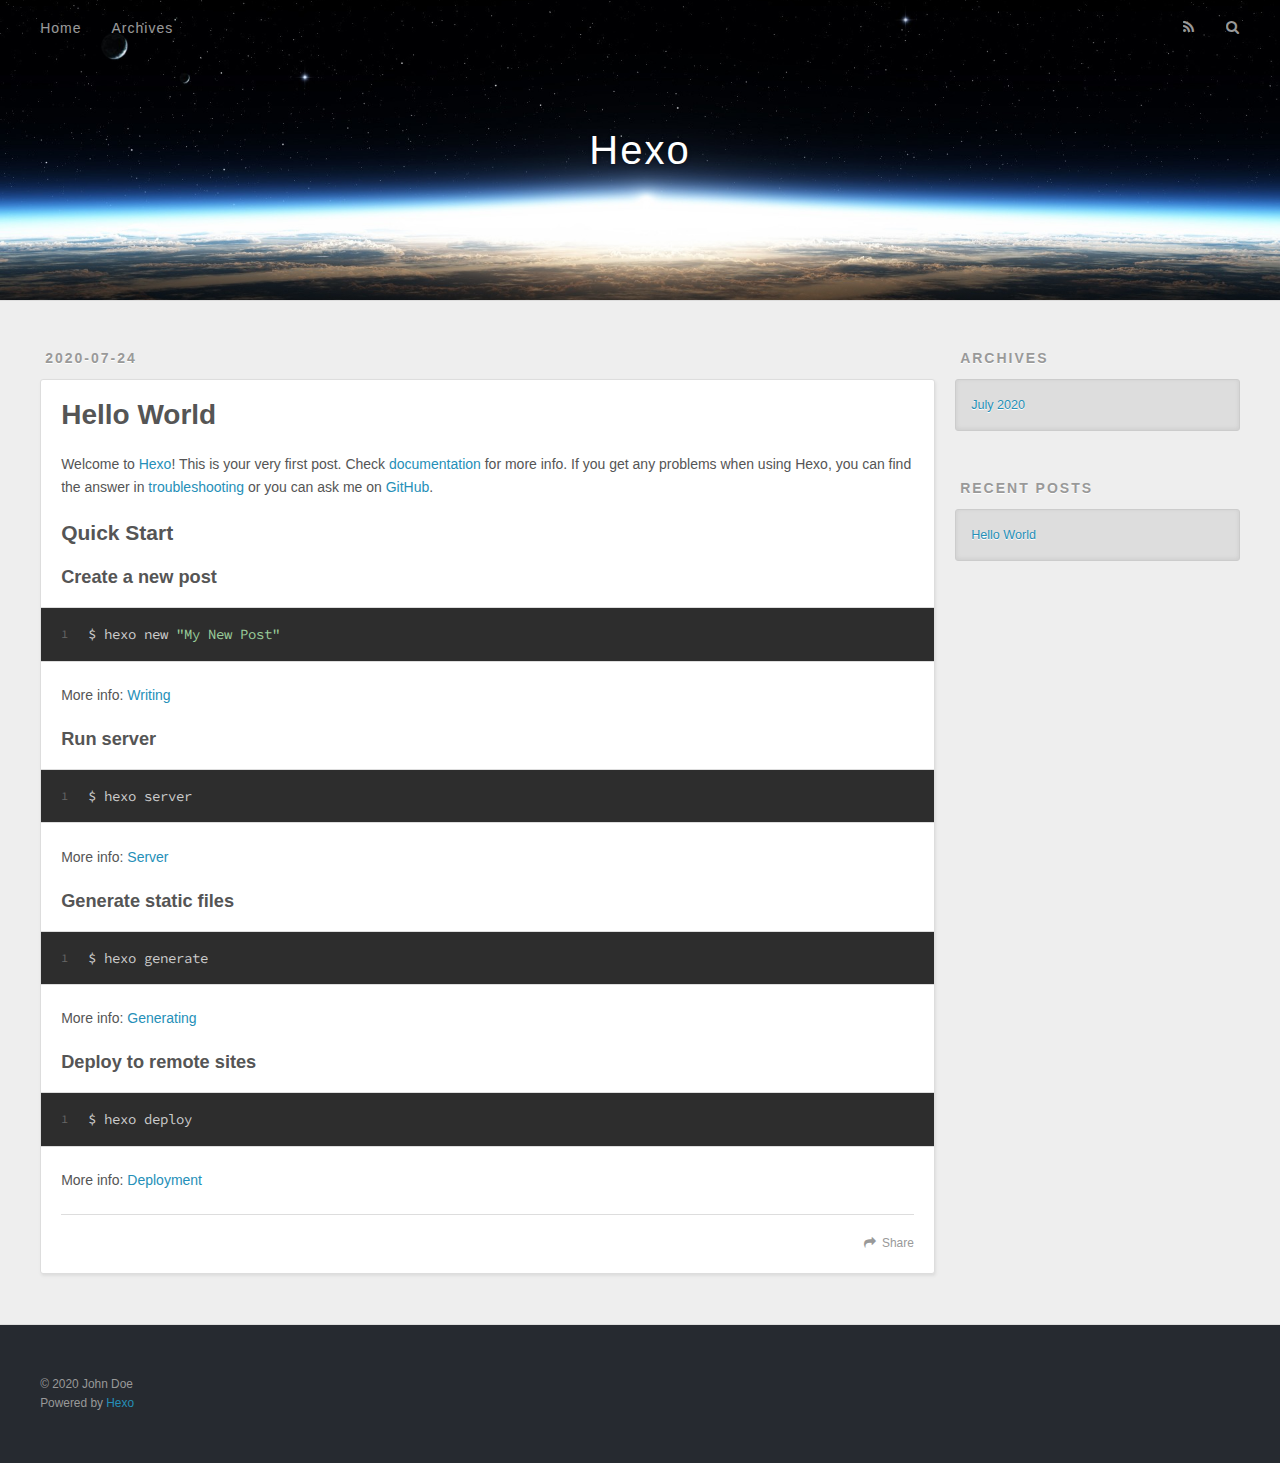
==== index.html @ d2811a9b "Site updated: 2020-07-24 18:46:46" ====
<!DOCTYPE html>
<html>
<head>
  <meta charset="utf-8">
  

  
  <title>Hexo</title>
  <meta name="viewport" content="width=device-width, initial-scale=1, maximum-scale=1">
  <meta property="og:type" content="website">
<meta property="og:title" content="Hexo">
<meta property="og:url" content="http://yoursite.com/index.html">
<meta property="og:site_name" content="Hexo">
<meta property="og:locale" content="en_US">
<meta property="article:author" content="John Doe">
<meta name="twitter:card" content="summary">
  
    <link rel="alternate" href="/atom.xml" title="Hexo" type="application/atom+xml">
  
  
    <link rel="icon" href="/favicon.png">
  
  
    <link href="//fonts.googleapis.com/css?family=Source+Code+Pro" rel="stylesheet" type="text/css">
  
  
<link rel="stylesheet" href="/css/style.css">

<meta name="generator" content="Hexo 4.2.1"></head>

<body>
  <div id="container">
    <div id="wrap">
      <header id="header">
  <div id="banner"></div>
  <div id="header-outer" class="outer">
    <div id="header-title" class="inner">
      <h1 id="logo-wrap">
        <a href="/" id="logo">Hexo</a>
      </h1>
      
    </div>
    <div id="header-inner" class="inner">
      <nav id="main-nav">
        <a id="main-nav-toggle" class="nav-icon"></a>
        
          <a class="main-nav-link" href="/">Home</a>
        
          <a class="main-nav-link" href="/archives">Archives</a>
        
      </nav>
      <nav id="sub-nav">
        
          <a id="nav-rss-link" class="nav-icon" href="/atom.xml" title="RSS Feed"></a>
        
        <a id="nav-search-btn" class="nav-icon" title="Search"></a>
      </nav>
      <div id="search-form-wrap">
        <form action="//google.com/search" method="get" accept-charset="UTF-8" class="search-form"><input type="search" name="q" class="search-form-input" placeholder="Search"><button type="submit" class="search-form-submit">&#xF002;</button><input type="hidden" name="sitesearch" value="http://yoursite.com"></form>
      </div>
    </div>
  </div>
</header>
      <div class="outer">
        <section id="main">
  
    <article id="post-hello-world" class="article article-type-post" itemscope itemprop="blogPost">
  <div class="article-meta">
    <a href="/2020/07/24/hello-world/" class="article-date">
  <time datetime="2020-07-24T10:39:46.012Z" itemprop="datePublished">2020-07-24</time>
</a>
    
  </div>
  <div class="article-inner">
    
    
      <header class="article-header">
        
  
    <h1 itemprop="name">
      <a class="article-title" href="/2020/07/24/hello-world/">Hello World</a>
    </h1>
  

      </header>
    
    <div class="article-entry" itemprop="articleBody">
      
        <p>Welcome to <a href="https://hexo.io/" target="_blank" rel="noopener">Hexo</a>! This is your very first post. Check <a href="https://hexo.io/docs/" target="_blank" rel="noopener">documentation</a> for more info. If you get any problems when using Hexo, you can find the answer in <a href="https://hexo.io/docs/troubleshooting.html" target="_blank" rel="noopener">troubleshooting</a> or you can ask me on <a href="https://github.com/hexojs/hexo/issues" target="_blank" rel="noopener">GitHub</a>.</p>
<h2 id="Quick-Start"><a href="#Quick-Start" class="headerlink" title="Quick Start"></a>Quick Start</h2><h3 id="Create-a-new-post"><a href="#Create-a-new-post" class="headerlink" title="Create a new post"></a>Create a new post</h3><figure class="highlight bash"><table><tr><td class="gutter"><pre><span class="line">1</span><br></pre></td><td class="code"><pre><span class="line">$ hexo new <span class="string">"My New Post"</span></span><br></pre></td></tr></table></figure>

<p>More info: <a href="https://hexo.io/docs/writing.html" target="_blank" rel="noopener">Writing</a></p>
<h3 id="Run-server"><a href="#Run-server" class="headerlink" title="Run server"></a>Run server</h3><figure class="highlight bash"><table><tr><td class="gutter"><pre><span class="line">1</span><br></pre></td><td class="code"><pre><span class="line">$ hexo server</span><br></pre></td></tr></table></figure>

<p>More info: <a href="https://hexo.io/docs/server.html" target="_blank" rel="noopener">Server</a></p>
<h3 id="Generate-static-files"><a href="#Generate-static-files" class="headerlink" title="Generate static files"></a>Generate static files</h3><figure class="highlight bash"><table><tr><td class="gutter"><pre><span class="line">1</span><br></pre></td><td class="code"><pre><span class="line">$ hexo generate</span><br></pre></td></tr></table></figure>

<p>More info: <a href="https://hexo.io/docs/generating.html" target="_blank" rel="noopener">Generating</a></p>
<h3 id="Deploy-to-remote-sites"><a href="#Deploy-to-remote-sites" class="headerlink" title="Deploy to remote sites"></a>Deploy to remote sites</h3><figure class="highlight bash"><table><tr><td class="gutter"><pre><span class="line">1</span><br></pre></td><td class="code"><pre><span class="line">$ hexo deploy</span><br></pre></td></tr></table></figure>

<p>More info: <a href="https://hexo.io/docs/one-command-deployment.html" target="_blank" rel="noopener">Deployment</a></p>

      
    </div>
    <footer class="article-footer">
      <a data-url="http://yoursite.com/2020/07/24/hello-world/" data-id="ckd03j4wg0000uduk108l248o" class="article-share-link">Share</a>
      
      
    </footer>
  </div>
  
</article>


  


</section>
        
          <aside id="sidebar">
  
    

  
    

  
    
  
    
  <div class="widget-wrap">
    <h3 class="widget-title">Archives</h3>
    <div class="widget">
      <ul class="archive-list"><li class="archive-list-item"><a class="archive-list-link" href="/archives/2020/07/">July 2020</a></li></ul>
    </div>
  </div>


  
    
  <div class="widget-wrap">
    <h3 class="widget-title">Recent Posts</h3>
    <div class="widget">
      <ul>
        
          <li>
            <a href="/2020/07/24/hello-world/">Hello World</a>
          </li>
        
      </ul>
    </div>
  </div>

  
</aside>
        
      </div>
      <footer id="footer">
  
  <div class="outer">
    <div id="footer-info" class="inner">
      &copy; 2020 John Doe<br>
      Powered by <a href="http://hexo.io/" target="_blank">Hexo</a>
    </div>
  </div>
</footer>
    </div>
    <nav id="mobile-nav">
  
    <a href="/" class="mobile-nav-link">Home</a>
  
    <a href="/archives" class="mobile-nav-link">Archives</a>
  
</nav>
    

<script src="//ajax.googleapis.com/ajax/libs/jquery/2.0.3/jquery.min.js"></script>


  
<link rel="stylesheet" href="/fancybox/jquery.fancybox.css">

  
<script src="/fancybox/jquery.fancybox.pack.js"></script>




<script src="/js/script.js"></script>




  </div>
</body>
</html>
---- css/style.css ----
body {
  width: 100%;
}
body:before,
body:after {
  content: "";
  display: table;
}
body:after {
  clear: both;
}
html,
body,
div,
span,
applet,
object,
iframe,
h1,
h2,
h3,
h4,
h5,
h6,
p,
blockquote,
pre,
a,
abbr,
acronym,
address,
big,
cite,
code,
del,
dfn,
em,
img,
ins,
kbd,
q,
s,
samp,
small,
strike,
strong,
sub,
sup,
tt,
var,
dl,
dt,
dd,
ol,
ul,
li,
fieldset,
form,
label,
legend,
table,
caption,
tbody,
tfoot,
thead,
tr,
th,
td {
  margin: 0;
  padding: 0;
  border: 0;
  outline: 0;
  font-weight: inherit;
  font-style: inherit;
  font-family: inherit;
  font-size: 100%;
  vertical-align: baseline;
}
body {
  line-height: 1;
  color: #000;
  background: #fff;
}
ol,
ul {
  list-style: none;
}
table {
  border-collapse: separate;
  border-spacing: 0;
  vertical-align: middle;
}
caption,
th,
td {
  text-align: left;
  font-weight: normal;
  vertical-align: middle;
}
a img {
  border: none;
}
input,
button {
  margin: 0;
  padding: 0;
}
input::-moz-focus-inner,
button::-moz-focus-inner {
  border: 0;
  padding: 0;
}
@font-face {
  font-family: FontAwesome;
  font-style: normal;
  font-weight: normal;
  src: url("fonts/fontawesome-webfont.eot?v=#4.0.3");
  src: url("fonts/fontawesome-webfont.eot?#iefix&v=#4.0.3") format("embedded-opentype"), url("fonts/fontawesome-webfont.woff?v=#4.0.3") format("woff"), url("fonts/fontawesome-webfont.ttf?v=#4.0.3") format("truetype"), url("fonts/fontawesome-webfont.svg#fontawesomeregular?v=#4.0.3") format("svg");
}
html,
body,
#container {
  height: 100%;
}
body {
  background: #eee;
  font: 14px -apple-system, BlinkMacSystemFont, "Segoe UI", "Roboto", "Oxygen", "Ubuntu", "Cantarell", "Fira Sans", "Droid Sans", "Helvetica Neue", sans-serif;
  -webkit-text-size-adjust: 100%;
}
.outer {
  max-width: 1220px;
  margin: 0 auto;
  padding: 0 20px;
}
.outer:before,
.outer:after {
  content: "";
  display: table;
}
.outer:after {
  clear: both;
}
.inner {
  display: inline;
  float: left;
  width: 98.33333333333333%;
  margin: 0 0.833333333333333%;
}
.left,
.alignleft {
  float: left;
}
.right,
.alignright {
  float: right;
}
.clear {
  clear: both;
}
#container {
  position: relative;
}
.mobile-nav-on {
  overflow: hidden;
}
#wrap {
  height: 100%;
  width: 100%;
  position: absolute;
  top: 0;
  left: 0;
  -webkit-transition: 0.2s ease-out;
  -moz-transition: 0.2s ease-out;
  -ms-transition: 0.2s ease-out;
  transition: 0.2s ease-out;
  z-index: 1;
  background: #eee;
}
.mobile-nav-on #wrap {
  left: 280px;
}
@media screen and (min-width: 768px) {
  #main {
    display: inline;
    float: left;
    width: 73.33333333333333%;
    margin: 0 0.833333333333333%;
  }
}
.article-date,
.article-category-link,
.archive-year,
.widget-title {
  text-decoration: none;
  text-transform: uppercase;
  letter-spacing: 2px;
  color: #999;
  margin-bottom: 1em;
  margin-left: 5px;
  line-height: 1em;
  text-shadow: 0 1px #fff;
  font-weight: bold;
}
.article-inner,
.archive-article-inner {
  background: #fff;
  -webkit-box-shadow: 1px 2px 3px #ddd;
  box-shadow: 1px 2px 3px #ddd;
  border: 1px solid #ddd;
  border-radius: 3px;
}
.article-entry h1,
.widget h1 {
  font-size: 2em;
}
.article-entry h2,
.widget h2 {
  font-size: 1.5em;
}
.article-entry h3,
.widget h3 {
  font-size: 1.3em;
}
.article-entry h4,
.widget h4 {
  font-size: 1.2em;
}
.article-entry h5,
.widget h5 {
  font-size: 1em;
}
.article-entry h6,
.widget h6 {
  font-size: 1em;
  color: #999;
}
.article-entry hr,
.widget hr {
  border: 1px dashed #ddd;
}
.article-entry strong,
.widget strong {
  font-weight: bold;
}
.article-entry em,
.widget em,
.article-entry cite,
.widget cite {
  font-style: italic;
}
.article-entry sup,
.widget sup,
.article-entry sub,
.widget sub {
  font-size: 0.75em;
  line-height: 0;
  position: relative;
  vertical-align: baseline;
}
.article-entry sup,
.widget sup {
  top: -0.5em;
}
.article-entry sub,
.widget sub {
  bottom: -0.2em;
}
.article-entry small,
.widget small {
  font-size: 0.85em;
}
.article-entry acronym,
.widget acronym,
.article-entry abbr,
.widget abbr {
  border-bottom: 1px dotted;
}
.article-entry ul,
.widget ul,
.article-entry ol,
.widget ol,
.article-entry dl,
.widget dl {
  margin: 0 20px;
  line-height: 1.6em;
}
.article-entry ul ul,
.widget ul ul,
.article-entry ol ul,
.widget ol ul,
.article-entry ul ol,
.widget ul ol,
.article-entry ol ol,
.widget ol ol {
  margin-top: 0;
  margin-bottom: 0;
}
.article-entry ul,
.widget ul {
  list-style: disc;
}
.article-entry ol,
.widget ol {
  list-style: decimal;
}
.article-entry dt,
.widget dt {
  font-weight: bold;
}
#header {
  height: 300px;
  position: relative;
  border-bottom: 1px solid #ddd;
}
#header:before,
#header:after {
  content: "";
  position: absolute;
  left: 0;
  right: 0;
  height: 40px;
}
#header:before {
  top: 0;
  background: -webkit-linear-gradient(rgba(0,0,0,0.2), transparent);
  background: -moz-linear-gradient(rgba(0,0,0,0.2), transparent);
  background: -ms-linear-gradient(rgba(0,0,0,0.2), transparent);
  background: linear-gradient(rgba(0,0,0,0.2), transparent);
}
#header:after {
  bottom: 0;
  background: -webkit-linear-gradient(transparent, rgba(0,0,0,0.2));
  background: -moz-linear-gradient(transparent, rgba(0,0,0,0.2));
  background: -ms-linear-gradient(transparent, rgba(0,0,0,0.2));
  background: linear-gradient(transparent, rgba(0,0,0,0.2));
}
#header-outer {
  height: 100%;
  position: relative;
}
#header-inner {
  position: relative;
  overflow: hidden;
}
#banner {
  position: absolute;
  top: 0;
  left: 0;
  width: 100%;
  height: 100%;
  background: url("images/banner.jpg") center #000;
  -webkit-background-size: cover;
  -moz-background-size: cover;
  background-size: cover;
  z-index: -1;
}
#header-title {
  text-align: center;
  height: 40px;
  position: absolute;
  top: 50%;
  left: 0;
  margin-top: -20px;
}
#logo,
#subtitle {
  text-decoration: none;
  color: #fff;
  font-weight: 300;
  text-shadow: 0 1px 4px rgba(0,0,0,0.3);
}
#logo {
  font-size: 40px;
  line-height: 40px;
  letter-spacing: 2px;
}
#subtitle {
  font-size: 16px;
  line-height: 16px;
  letter-spacing: 1px;
}
#subtitle-wrap {
  margin-top: 16px;
}
#main-nav {
  float: left;
  margin-left: -15px;
}
.nav-icon,
.main-nav-link {
  float: left;
  color: #fff;
  opacity: 0.6;
  text-decoration: none;
  text-shadow: 0 1px rgba(0,0,0,0.2);
  -webkit-transition: opacity 0.2s;
  -moz-transition: opacity 0.2s;
  -ms-transition: opacity 0.2s;
  transition: opacity 0.2s;
  display: block;
  padding: 20px 15px;
}
.nav-icon:hover,
.main-nav-link:hover {
  opacity: 1;
}
.nav-icon {
  font-family: FontAwesome;
  text-align: center;
  font-size: 14px;
  width: 14px;
  height: 14px;
  padding: 20px 15px;
  position: relative;
  cursor: pointer;
}
.main-nav-link {
  font-weight: 300;
  letter-spacing: 1px;
}
@media screen and (max-width: 479px) {
  .main-nav-link {
    display: none;
  }
}
#main-nav-toggle {
  display: none;
}
#main-nav-toggle:before {
  content: "\f0c9";
}
@media screen and (max-width: 479px) {
  #main-nav-toggle {
    display: block;
  }
}
#sub-nav {
  float: right;
  margin-right: -15px;
}
#nav-rss-link:before {
  content: "\f09e";
}
#nav-search-btn:before {
  content: "\f002";
}
#search-form-wrap {
  position: absolute;
  top: 15px;
  width: 150px;
  height: 30px;
  right: -150px;
  opacity: 0;
  -webkit-transition: 0.2s ease-out;
  -moz-transition: 0.2s ease-out;
  -ms-transition: 0.2s ease-out;
  transition: 0.2s ease-out;
}
#search-form-wrap.on {
  opacity: 1;
  right: 0;
}
@media screen and (max-width: 479px) {
  #search-form-wrap {
    width: 100%;
    right: -100%;
  }
}
.search-form {
  position: absolute;
  top: 0;
  left: 0;
  right: 0;
  background: #fff;
  padding: 5px 15px;
  border-radius: 15px;
  -webkit-box-shadow: 0 0 10px rgba(0,0,0,0.3);
  box-shadow: 0 0 10px rgba(0,0,0,0.3);
}
.search-form-input {
  border: none;
  background: none;
  color: #555;
  width: 100%;
  font: 13px -apple-system, BlinkMacSystemFont, "Segoe UI", "Roboto", "Oxygen", "Ubuntu", "Cantarell", "Fira Sans", "Droid Sans", "Helvetica Neue", sans-serif;
  outline: none;
}
.search-form-input::-webkit-search-results-decoration,
.search-form-input::-webkit-search-cancel-button {
  -webkit-appearance: none;
}
.search-form-submit {
  position: absolute;
  top: 50%;
  right: 10px;
  margin-top: -7px;
  font: 13px FontAwesome;
  border: none;
  background: none;
  color: #bbb;
  cursor: pointer;
}
.search-form-submit:hover,
.search-form-submit:focus {
  color: #777;
}
.article {
  margin: 50px 0;
}
.article-inner {
  overflow: hidden;
}
.article-meta:before,
.article-meta:after {
  content: "";
  display: table;
}
.article-meta:after {
  clear: both;
}
.article-date {
  float: left;
}
.article-category {
  float: left;
  line-height: 1em;
  color: #ccc;
  text-shadow: 0 1px #fff;
  margin-left: 8px;
}
.article-category:before {
  content: "\2022";
}
.article-category-link {
  margin: 0 12px 1em;
}
.article-header {
  padding: 20px 20px 0;
}
.article-title {
  text-decoration: none;
  font-size: 2em;
  font-weight: bold;
  color: #555;
  line-height: 1.1em;
  -webkit-transition: color 0.2s;
  -moz-transition: color 0.2s;
  -ms-transition: color 0.2s;
  transition: color 0.2s;
}
a.article-title:hover {
  color: #258fb8;
}
.article-entry {
  color: #555;
  padding: 0 20px;
}
.article-entry:before,
.article-entry:after {
  content: "";
  display: table;
}
.article-entry:after {
  clear: both;
}
.article-entry p,
.article-entry table {
  line-height: 1.6em;
  margin: 1.6em 0;
}
.article-entry h1,
.article-entry h2,
.article-entry h3,
.article-entry h4,
.article-entry h5,
.article-entry h6 {
  font-weight: bold;
}
.article-entry h1,
.article-entry h2,
.article-entry h3,
.article-entry h4,
.article-entry h5,
.article-entry h6 {
  line-height: 1.1em;
  margin: 1.1em 0;
}
.article-entry a {
  color: #258fb8;
  text-decoration: none;
}
.article-entry a:hover {
  text-decoration: underline;
}
.article-entry ul,
.article-entry ol,
.article-entry dl {
  margin-top: 1.6em;
  margin-bottom: 1.6em;
}
.article-entry img,
.article-entry video {
  max-width: 100%;
  height: auto;
  display: block;
  margin: auto;
}
.article-entry iframe {
  border: none;
}
.article-entry table {
  width: 100%;
  border-collapse: collapse;
  border-spacing: 0;
}
.article-entry th {
  font-weight: bold;
  border-bottom: 3px solid #ddd;
  padding-bottom: 0.5em;
}
.article-entry td {
  border-bottom: 1px solid #ddd;
  padding: 10px 0;
}
.article-entry blockquote {
  font-family: Georgia, "Times New Roman", serif;
  font-size: 1.4em;
  margin: 1.6em 20px;
  text-align: center;
}
.article-entry blockquote footer {
  font-size: 14px;
  margin: 1.6em 0;
  font-family: -apple-system, BlinkMacSystemFont, "Segoe UI", "Roboto", "Oxygen", "Ubuntu", "Cantarell", "Fira Sans", "Droid Sans", "Helvetica Neue", sans-serif;
}
.article-entry blockquote footer cite:before {
  content: "—";
  padding: 0 0.5em;
}
.article-entry .pullquote {
  text-align: left;
  width: 45%;
  margin: 0;
}
.article-entry .pullquote.left {
  margin-left: 0.5em;
  margin-right: 1em;
}
.article-entry .pullquote.right {
  margin-right: 0.5em;
  margin-left: 1em;
}
.article-entry .caption {
  color: #999;
  display: block;
  font-size: 0.9em;
  margin-top: 0.5em;
  position: relative;
  text-align: center;
}
.article-entry .video-container {
  position: relative;
  padding-top: 56.25%;
  height: 0;
  overflow: hidden;
}
.article-entry .video-container iframe,
.article-entry .video-container object,
.article-entry .video-container embed {
  position: absolute;
  top: 0;
  left: 0;
  width: 100%;
  height: 100%;
  margin-top: 0;
}
.article-more-link a {
  display: inline-block;
  line-height: 1em;
  padding: 6px 15px;
  border-radius: 15px;
  background: #eee;
  color: #999;
  text-shadow: 0 1px #fff;
  text-decoration: none;
}
.article-more-link a:hover {
  background: #258fb8;
  color: #fff;
  text-decoration: none;
  text-shadow: 0 1px #1e7293;
}
.article-footer {
  font-size: 0.85em;
  line-height: 1.6em;
  border-top: 1px solid #ddd;
  padding-top: 1.6em;
  margin: 0 20px 20px;
}
.article-footer:before,
.article-footer:after {
  content: "";
  display: table;
}
.article-footer:after {
  clear: both;
}
.article-footer a {
  color: #999;
  text-decoration: none;
}
.article-footer a:hover {
  color: #555;
}
.article-tag-list-item {
  float: left;
  margin-right: 10px;
}
.article-tag-list-link:before {
  content: "#";
}
.article-comment-link {
  float: right;
}
.article-comment-link:before {
  content: "\f075";
  font-family: FontAwesome;
  padding-right: 8px;
}
.article-share-link {
  cursor: pointer;
  float: right;
  margin-left: 20px;
}
.article-share-link:before {
  content: "\f064";
  font-family: FontAwesome;
  padding-right: 6px;
}
#article-nav {
  position: relative;
}
#article-nav:before,
#article-nav:after {
  content: "";
  display: table;
}
#article-nav:after {
  clear: both;
}
@media screen and (min-width: 768px) {
  #article-nav {
    margin: 50px 0;
  }
  #article-nav:before {
    width: 8px;
    height: 8px;
    position: absolute;
    top: 50%;
    left: 50%;
    margin-top: -4px;
    margin-left: -4px;
    content: "";
    border-radius: 50%;
    background: #ddd;
    -webkit-box-shadow: 0 1px 2px #fff;
    box-shadow: 0 1px 2px #fff;
  }
}
.article-nav-link-wrap {
  text-decoration: none;
  text-shadow: 0 1px #fff;
  color: #999;
  -webkit-box-sizing: border-box;
  -moz-box-sizing: border-box;
  box-sizing: border-box;
  margin-top: 50px;
  text-align: center;
  display: block;
}
.article-nav-link-wrap:hover {
  color: #555;
}
@media screen and (min-width: 768px) {
  .article-nav-link-wrap {
    width: 50%;
    margin-top: 0;
  }
}
@media screen and (min-width: 768px) {
  #article-nav-newer {
    float: left;
    text-align: right;
    padding-right: 20px;
  }
}
@media screen and (min-width: 768px) {
  #article-nav-older {
    float: right;
    text-align: left;
    padding-left: 20px;
  }
}
.article-nav-caption {
  text-transform: uppercase;
  letter-spacing: 2px;
  color: #ddd;
  line-height: 1em;
  font-weight: bold;
}
#article-nav-newer .article-nav-caption {
  margin-right: -2px;
}
.article-nav-title {
  font-size: 0.85em;
  line-height: 1.6em;
  margin-top: 0.5em;
}
.article-share-box {
  position: absolute;
  display: none;
  background: #fff;
  -webkit-box-shadow: 1px 2px 10px rgba(0,0,0,0.2);
  box-shadow: 1px 2px 10px rgba(0,0,0,0.2);
  border-radius: 3px;
  margin-left: -145px;
  overflow: hidden;
  z-index: 1;
}
.article-share-box.on {
  display: block;
}
.article-share-input {
  width: 100%;
  background: none;
  -webkit-box-sizing: border-box;
  -moz-box-sizing: border-box;
  box-sizing: border-box;
  font: 14px -apple-system, BlinkMacSystemFont, "Segoe UI", "Roboto", "Oxygen", "Ubuntu", "Cantarell", "Fira Sans", "Droid Sans", "Helvetica Neue", sans-serif;
  padding: 0 15px;
  color: #555;
  outline: none;
  border: 1px solid #ddd;
  border-radius: 3px 3px 0 0;
  height: 36px;
  line-height: 36px;
}
.article-share-links {
  background: #eee;
}
.article-share-links:before,
.article-share-links:after {
  content: "";
  display: table;
}
.article-share-links:after {
  clear: both;
}
.article-share-twitter,
.article-share-facebook,
.article-share-pinterest,
.article-share-google {
  width: 50px;
  height: 36px;
  display: block;
  float: left;
  position: relative;
  color: #999;
  text-shadow: 0 1px #fff;
}
.article-share-twitter:before,
.article-share-facebook:before,
.article-share-pinterest:before,
.article-share-google:before {
  font-size: 20px;
  font-family: FontAwesome;
  width: 20px;
  height: 20px;
  position: absolute;
  top: 50%;
  left: 50%;
  margin-top: -10px;
  margin-left: -10px;
  text-align: center;
}
.article-share-twitter:hover,
.article-share-facebook:hover,
.article-share-pinterest:hover,
.article-share-google:hover {
  color: #fff;
}
.article-share-twitter:before {
  content: "\f099";
}
.article-share-twitter:hover {
  background: #00aced;
  text-shadow: 0 1px #008abe;
}
.article-share-facebook:before {
  content: "\f09a";
}
.article-share-facebook:hover {
  background: #3b5998;
  text-shadow: 0 1px #2f477a;
}
.article-share-pinterest:before {
  content: "\f0d2";
}
.article-share-pinterest:hover {
  background: #cb2027;
  text-shadow: 0 1px #a21a1f;
}
.article-share-google:before {
  content: "\f0d5";
}
.article-share-google:hover {
  background: #dd4b39;
  text-shadow: 0 1px #be3221;
}
.article-gallery {
  background: #000;
  position: relative;
}
.article-gallery-photos {
  position: relative;
  overflow: hidden;
}
.article-gallery-img {
  display: none;
  max-width: 100%;
}
.article-gallery-img:first-child {
  display: block;
}
.article-gallery-img.loaded {
  position: absolute;
  display: block;
}
.article-gallery-img img {
  display: block;
  max-width: 100%;
  margin: 0 auto;
}
#comments {
  background: #fff;
  -webkit-box-shadow: 1px 2px 3px #ddd;
  box-shadow: 1px 2px 3px #ddd;
  padding: 20px;
  border: 1px solid #ddd;
  border-radius: 3px;
  margin: 50px 0;
}
#comments a {
  color: #258fb8;
}
.archives-wrap {
  margin: 50px 0;
}
.archives:before,
.archives:after {
  content: "";
  display: table;
}
.archives:after {
  clear: both;
}
.archive-year-wrap {
  margin-bottom: 1em;
}
.archives {
  -webkit-column-gap: 10px;
  -moz-column-gap: 10px;
  column-gap: 10px;
}
@media screen and (min-width: 480px) and (max-width: 767px) {
  .archives {
    -webkit-column-count: 2;
    -moz-column-count: 2;
    column-count: 2;
  }
}
@media screen and (min-width: 768px) {
  .archives {
    -webkit-column-count: 3;
    -moz-column-count: 3;
    column-count: 3;
  }
}
.archive-article {
  -webkit-column-break-inside: avoid;
  page-break-inside: avoid;
  overflow: hidden;
  break-inside: avoid-column;
}
.archive-article-inner {
  padding: 10px;
  margin-bottom: 15px;
}
.archive-article-title {
  text-decoration: none;
  font-weight: bold;
  color: #555;
  -webkit-transition: color 0.2s;
  -moz-transition: color 0.2s;
  -ms-transition: color 0.2s;
  transition: color 0.2s;
  line-height: 1.6em;
}
.archive-article-title:hover {
  color: #258fb8;
}
.archive-article-footer {
  margin-top: 1em;
}
.archive-article-date {
  color: #999;
  text-decoration: none;
  font-size: 0.85em;
  line-height: 1em;
  margin-bottom: 0.5em;
  display: block;
}
#page-nav {
  margin: 50px auto;
  background: #fff;
  -webkit-box-shadow: 1px 2px 3px #ddd;
  box-shadow: 1px 2px 3px #ddd;
  border: 1px solid #ddd;
  border-radius: 3px;
  text-align: center;
  color: #999;
  overflow: hidden;
}
#page-nav:before,
#page-nav:after {
  content: "";
  display: table;
}
#page-nav:after {
  clear: both;
}
#page-nav a,
#page-nav span {
  padding: 10px 20px;
  line-height: 1;
  height: 2ex;
}
#page-nav a {
  color: #999;
  text-decoration: none;
}
#page-nav a:hover {
  background: #999;
  color: #fff;
}
#page-nav .prev {
  float: left;
}
#page-nav .next {
  float: right;
}
#page-nav .page-number {
  display: inline-block;
}
@media screen and (max-width: 479px) {
  #page-nav .page-number {
    display: none;
  }
}
#page-nav .current {
  color: #555;
  font-weight: bold;
}
#page-nav .space {
  color: #ddd;
}
#footer {
  background: #262a30;
  padding: 50px 0;
  border-top: 1px solid #ddd;
  color: #999;
}
#footer a {
  color: #258fb8;
  text-decoration: none;
}
#footer a:hover {
  text-decoration: underline;
}
#footer-info {
  line-height: 1.6em;
  font-size: 0.85em;
}
.article-entry pre,
.article-entry .highlight {
  background: #2d2d2d;
  margin: 0 -20px;
  padding: 15px 20px;
  border-style: solid;
  border-color: #ddd;
  border-width: 1px 0;
  overflow: auto;
  color: #ccc;
  line-height: 22.400000000000002px;
}
.article-entry .highlight .gutter pre,
.article-entry .gist .gist-file .gist-data .line-numbers {
  color: #666;
  font-size: 0.85em;
}
.article-entry pre,
.article-entry code {
  font-family: "Source Code Pro", Consolas, Monaco, Menlo, Consolas, monospace;
}
.article-entry code {
  background: #eee;
  text-shadow: 0 1px #fff;
  padding: 0 0.3em;
}
.article-entry pre code {
  background: none;
  text-shadow: none;
  padding: 0;
}
.article-entry .highlight pre {
  border: none;
  margin: 0;
  padding: 0;
}
.article-entry .highlight table {
  margin: 0;
  width: auto;
}
.article-entry .highlight td {
  border: none;
  padding: 0;
}
.article-entry .highlight figcaption {
  font-size: 0.85em;
  color: #999;
  line-height: 1em;
  margin-bottom: 1em;
}
.article-entry .highlight figcaption:before,
.article-entry .highlight figcaption:after {
  content: "";
  display: table;
}
.article-entry .highlight figcaption:after {
  clear: both;
}
.article-entry .highlight figcaption a {
  float: right;
}
.article-entry .highlight .gutter pre {
  text-align: right;
  padding-right: 20px;
}
.article-entry .highlight .line {
  height: 22.400000000000002px;
}
.article-entry .highlight .line.marked {
  background: #515151;
}
.article-entry .gist {
  margin: 0 -20px;
  border-style: solid;
  border-color: #ddd;
  border-width: 1px 0;
  background: #2d2d2d;
  padding: 15px 20px 15px 0;
}
.article-entry .gist .gist-file {
  border: none;
  font-family: "Source Code Pro", Consolas, Monaco, Menlo, Consolas, monospace;
  margin: 0;
}
.article-entry .gist .gist-file .gist-data {
  background: none;
  border: none;
}
.article-entry .gist .gist-file .gist-data .line-numbers {
  background: none;
  border: none;
  padding: 0 20px 0 0;
}
.article-entry .gist .gist-file .gist-data .line-data {
  padding: 0 !important;
}
.article-entry .gist .gist-file .highlight {
  margin: 0;
  padding: 0;
  border: none;
}
.article-entry .gist .gist-file .gist-meta {
  background: #2d2d2d;
  color: #999;
  font: 0.85em -apple-system, BlinkMacSystemFont, "Segoe UI", "Roboto", "Oxygen", "Ubuntu", "Cantarell", "Fira Sans", "Droid Sans", "Helvetica Neue", sans-serif;
  text-shadow: 0 0;
  padding: 0;
  margin-top: 1em;
  margin-left: 20px;
}
.article-entry .gist .gist-file .gist-meta a {
  color: #258fb8;
  font-weight: normal;
}
.article-entry .gist .gist-file .gist-meta a:hover {
  text-decoration: underline;
}
pre .comment,
pre .title {
  color: #999;
}
pre .variable,
pre .attribute,
pre .tag,
pre .regexp,
pre .ruby .constant,
pre .xml .tag .title,
pre .xml .pi,
pre .xml .doctype,
pre .html .doctype,
pre .css .id,
pre .css .class,
pre .css .pseudo {
  color: #f2777a;
}
pre .number,
pre .preprocessor,
pre .built_in,
pre .literal,
pre .params,
pre .constant {
  color: #f99157;
}
pre .class,
pre .ruby .class .title,
pre .css .rules .attribute {
  color: #9c9;
}
pre .string,
pre .value,
pre .inheritance,
pre .header,
pre .ruby .symbol,
pre .xml .cdata {
  color: #9c9;
}
pre .css .hexcolor {
  color: #6cc;
}
pre .function,
pre .python .decorator,
pre .python .title,
pre .ruby .function .title,
pre .ruby .title .keyword,
pre .perl .sub,
pre .javascript .title,
pre .coffeescript .title {
  color: #69c;
}
pre .keyword,
pre .javascript .function {
  color: #c9c;
}
@media screen and (max-width: 479px) {
  #mobile-nav {
    position: absolute;
    top: 0;
    left: 0;
    width: 280px;
    height: 100%;
    background: #191919;
    border-right: 1px solid #fff;
  }
}
@media screen and (max-width: 479px) {
  .mobile-nav-link {
    display: block;
    color: #999;
    text-decoration: none;
    padding: 15px 20px;
    font-weight: bold;
  }
  .mobile-nav-link:hover {
    color: #fff;
  }
}
@media screen and (min-width: 768px) {
  #sidebar {
    display: inline;
    float: left;
    width: 23.333333333333332%;
    margin: 0 0.833333333333333%;
  }
}
.widget-wrap {
  margin: 50px 0;
}
.widget {
  color: #777;
  text-shadow: 0 1px #fff;
  background: #ddd;
  -webkit-box-shadow: 0 -1px 4px #ccc inset;
  box-shadow: 0 -1px 4px #ccc inset;
  border: 1px solid #ccc;
  padding: 15px;
  border-radius: 3px;
}
.widget a {
  color: #258fb8;
  text-decoration: none;
}
.widget a:hover {
  text-decoration: underline;
}
.widget ul ul,
.widget ol ul,
.widget dl ul,
.widget ul ol,
.widget ol ol,
.widget dl ol,
.widget ul dl,
.widget ol dl,
.widget dl dl {
  margin-left: 15px;
  list-style: disc;
}
.widget {
  line-height: 1.6em;
  word-wrap: break-word;
  font-size: 0.9em;
}
.widget ul,
.widget ol {
  list-style: none;
  margin: 0;
}
.widget ul ul,
.widget ol ul,
.widget ul ol,
.widget ol ol {
  margin: 0 20px;
}
.widget ul ul,
.widget ol ul {
  list-style: disc;
}
.widget ul ol,
.widget ol ol {
  list-style: decimal;
}
.category-list-count,
.tag-list-count,
.archive-list-count {
  padding-left: 5px;
  color: #999;
  font-size: 0.85em;
}
.category-list-count:before,
.tag-list-count:before,
.archive-list-count:before {
  content: "(";
}
.category-list-count:after,
.tag-list-count:after,
.archive-list-count:after {
  content: ")";
}
.tagcloud a {
  margin-right: 5px;
  display: inline-block;
}
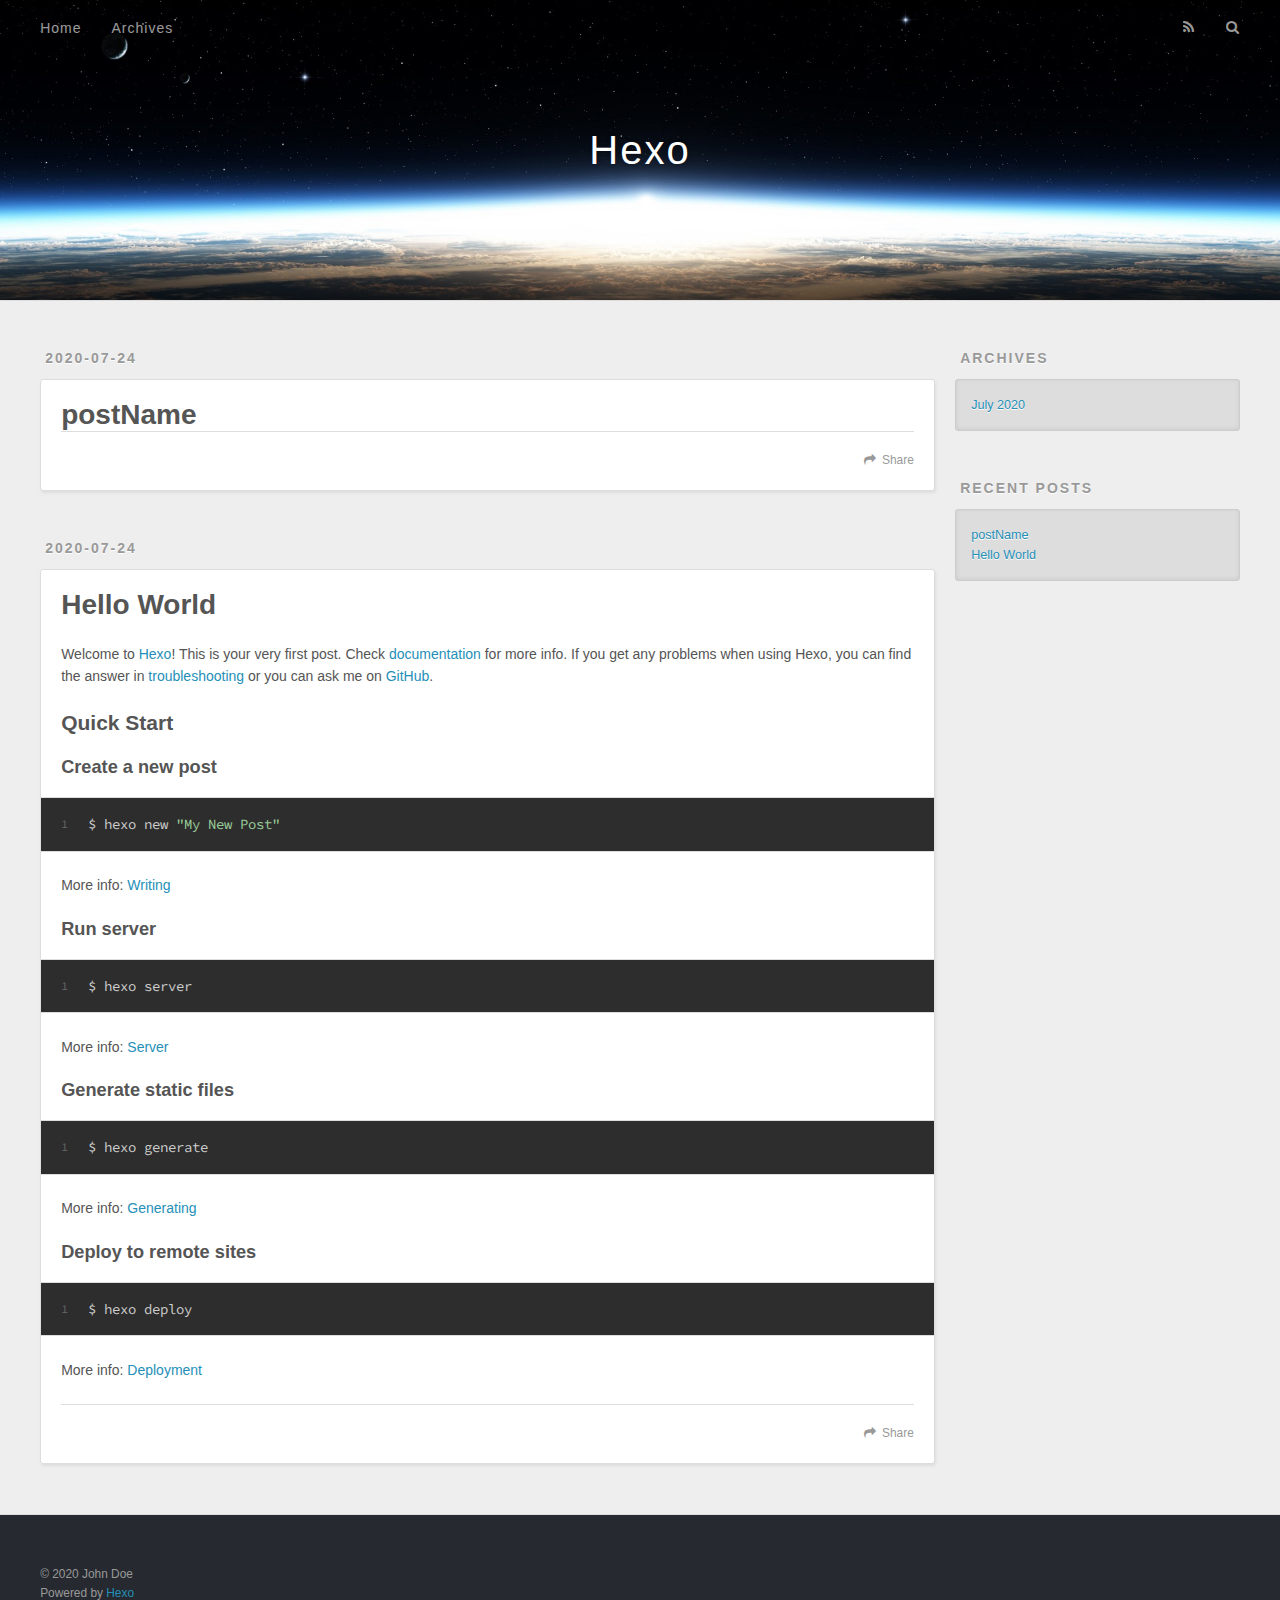
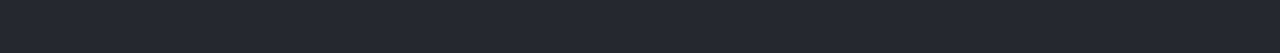
==== commit 0dbe7d8d: "Site updated: 2020-07-24 18:48:07" ====
--- a/index.html
+++ b/index.html
@@ -64,6 +64,42 @@
       <div class="outer">
         <section id="main">
   
+    <article id="post-postName" class="article article-type-post" itemscope itemprop="blogPost">
+  <div class="article-meta">
+    <a href="/2020/07/24/postName/" class="article-date">
+  <time datetime="2020-07-24T10:47:37.000Z" itemprop="datePublished">2020-07-24</time>
+</a>
+    
+  </div>
+  <div class="article-inner">
+    
+    
+      <header class="article-header">
+        
+  
+    <h1 itemprop="name">
+      <a class="article-title" href="/2020/07/24/postName/">postName</a>
+    </h1>
+  
+
+      </header>
+    
+    <div class="article-entry" itemprop="articleBody">
+      
+        
+      
+    </div>
+    <footer class="article-footer">
+      <a data-url="http://yoursite.com/2020/07/24/postName/" data-id="ckd03piny0000z3ukfu47ff7e" class="article-share-link">Share</a>
+      
+      
+    </footer>
+  </div>
+  
+</article>
+
+
+  
     <article id="post-hello-world" class="article article-type-post" itemscope itemprop="blogPost">
   <div class="article-meta">
     <a href="/2020/07/24/hello-world/" class="article-date">
@@ -144,6 +180,10 @@
       <ul>
         
           <li>
+            <a href="/2020/07/24/postName/">postName</a>
+          </li>
+        
+          <li>
             <a href="/2020/07/24/hello-world/">Hello World</a>
           </li>
         
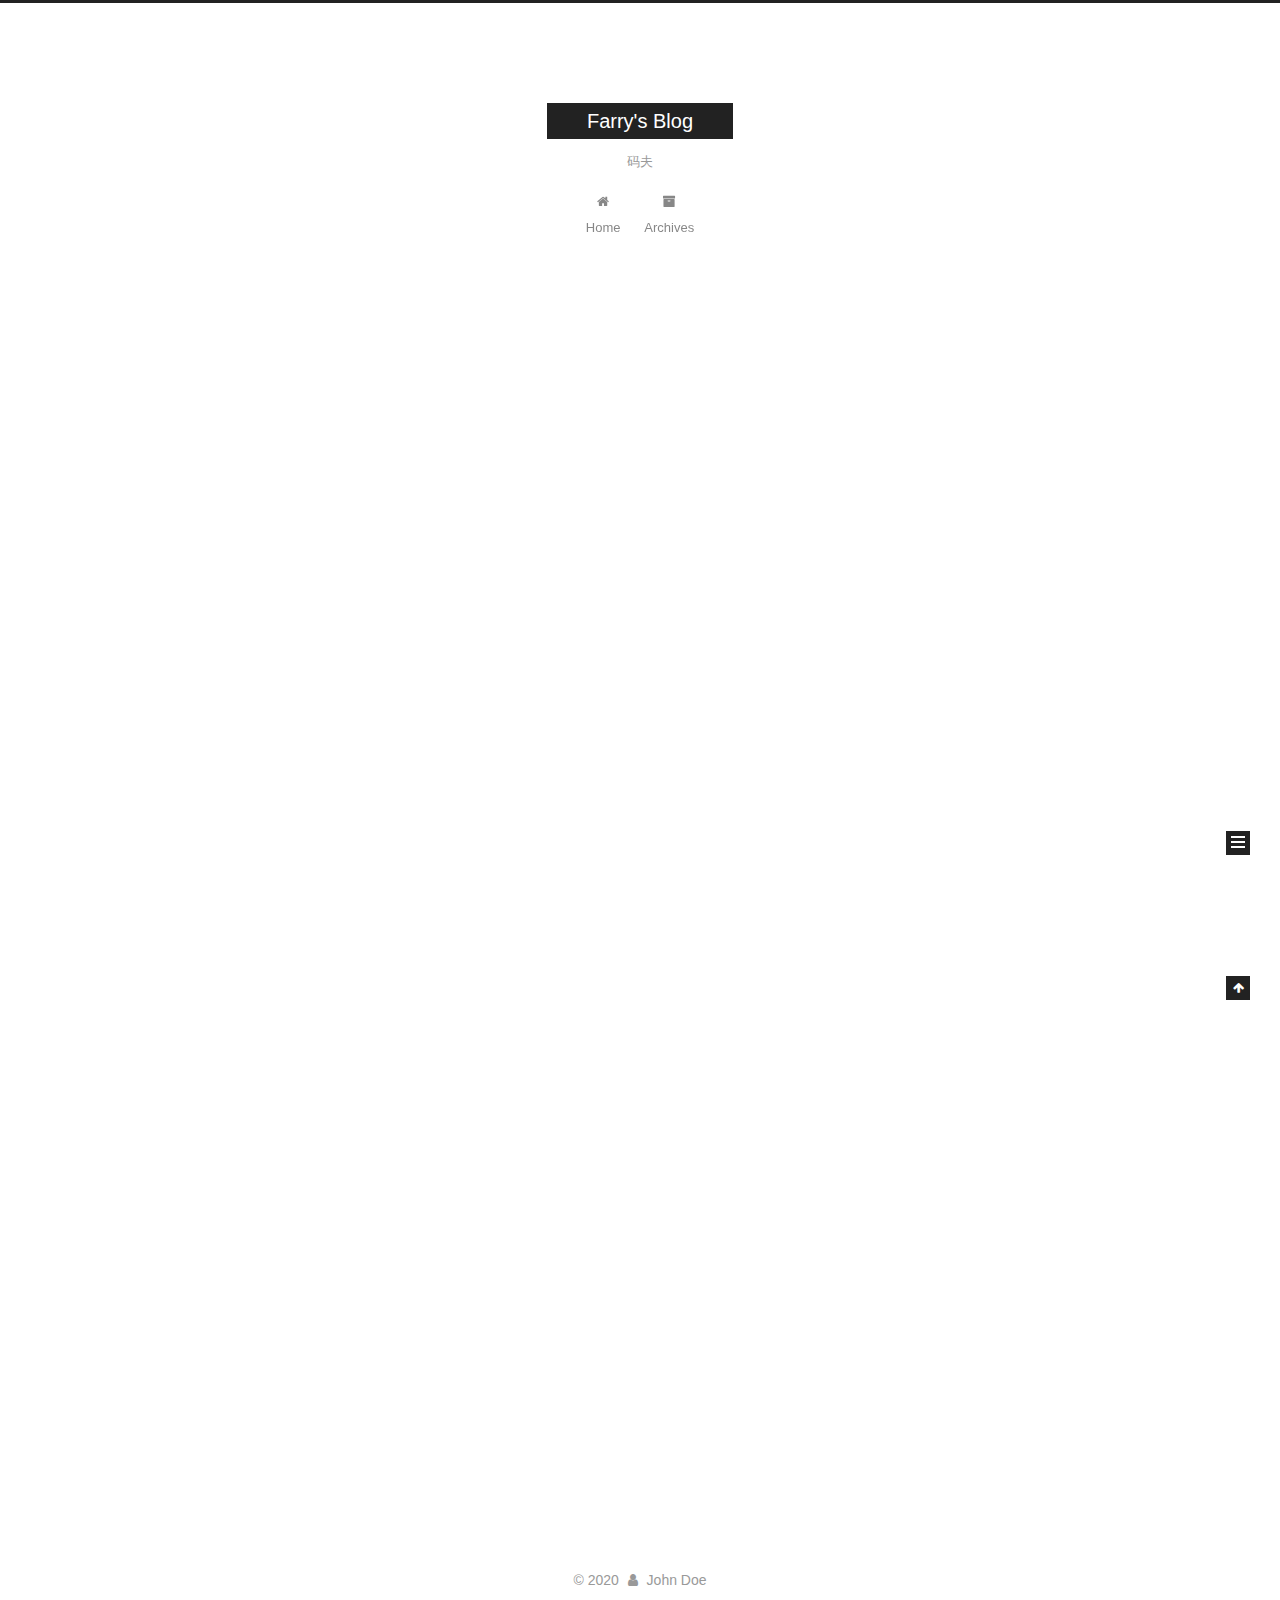
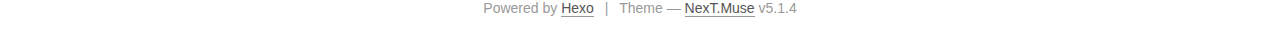
==== commit f0b2eefb: "Site updated: 2020-07-24 20:14:09" ====
--- a/index.html
+++ b/index.html
@@ -1,236 +1,741 @@
 <!DOCTYPE html>
-<html>
+
+
+
+  
+
+
+<html class="theme-next muse use-motion" lang="en">
 <head>
-  <meta charset="utf-8">
-  
-
-  
-  <title>Hexo</title>
-  <meta name="viewport" content="width=device-width, initial-scale=1, maximum-scale=1">
-  <meta property="og:type" content="website">
-<meta property="og:title" content="Hexo">
+  <meta charset="UTF-8"/>
+<meta http-equiv="X-UA-Compatible" content="IE=edge" />
+<meta name="viewport" content="width=device-width, initial-scale=1, maximum-scale=1"/>
+<meta name="theme-color" content="#222">
+
+
+
+
+
+
+
+
+
+<meta http-equiv="Cache-Control" content="no-transform" />
+<meta http-equiv="Cache-Control" content="no-siteapp" />
+
+
+
+
+
+
+
+
+
+
+
+
+
+
+
+
+  
+  
+  <link href="/lib/fancybox/source/jquery.fancybox.css?v=2.1.5" rel="stylesheet" type="text/css" />
+
+
+
+
+
+
+
+<link href="/lib/font-awesome/css/font-awesome.min.css?v=4.6.2" rel="stylesheet" type="text/css" />
+
+<link href="/css/main.css?v=5.1.4" rel="stylesheet" type="text/css" />
+
+
+  <link rel="apple-touch-icon" sizes="180x180" href="/images/apple-touch-icon-next.png?v=5.1.4">
+
+
+  <link rel="icon" type="image/png" sizes="32x32" href="/images/favicon-32x32-next.png?v=5.1.4">
+
+
+  <link rel="icon" type="image/png" sizes="16x16" href="/images/favicon-16x16-next.png?v=5.1.4">
+
+
+  <link rel="mask-icon" href="/images/logo.svg?v=5.1.4" color="#222">
+
+
+
+
+
+  <meta name="keywords" content="Hexo, NexT" />
+
+
+
+
+
+
+
+
+
+
+<meta name="description" content="一介码夫">
+<meta property="og:type" content="website">
+<meta property="og:title" content="Farry&#39;s Blog">
 <meta property="og:url" content="http://yoursite.com/index.html">
-<meta property="og:site_name" content="Hexo">
+<meta property="og:site_name" content="Farry&#39;s Blog">
+<meta property="og:description" content="一介码夫">
 <meta property="og:locale" content="en_US">
 <meta property="article:author" content="John Doe">
 <meta name="twitter:card" content="summary">
-  
-    <link rel="alternate" href="/atom.xml" title="Hexo" type="application/atom+xml">
-  
-  
-    <link rel="icon" href="/favicon.png">
-  
-  
-    <link href="//fonts.googleapis.com/css?family=Source+Code+Pro" rel="stylesheet" type="text/css">
-  
-  
-<link rel="stylesheet" href="/css/style.css">
+
+
+
+<script type="text/javascript" id="hexo.configurations">
+  var NexT = window.NexT || {};
+  var CONFIG = {
+    root: '/',
+    scheme: 'Muse',
+    version: '5.1.4',
+    sidebar: {"position":"left","display":"post","offset":12,"b2t":false,"scrollpercent":false,"onmobile":false},
+    fancybox: true,
+    tabs: true,
+    motion: {"enable":true,"async":false,"transition":{"post_block":"fadeIn","post_header":"slideDownIn","post_body":"slideDownIn","coll_header":"slideLeftIn","sidebar":"slideUpIn"}},
+    duoshuo: {
+      userId: '0',
+      author: 'Author'
+    },
+    algolia: {
+      applicationID: '',
+      apiKey: '',
+      indexName: '',
+      hits: {"per_page":10},
+      labels: {"input_placeholder":"Search for Posts","hits_empty":"We didn't find any results for the search: ${query}","hits_stats":"${hits} results found in ${time} ms"}
+    }
+  };
+</script>
+
+
+
+  <link rel="canonical" href="http://yoursite.com/"/>
+
+
+
+
+
+  <title>Farry's Blog</title>
+  
+
+
+
+
+
+
+
 
 <meta name="generator" content="Hexo 4.2.1"></head>
 
-<body>
-  <div id="container">
-    <div id="wrap">
-      <header id="header">
-  <div id="banner"></div>
-  <div id="header-outer" class="outer">
-    <div id="header-title" class="inner">
-      <h1 id="logo-wrap">
-        <a href="/" id="logo">Hexo</a>
-      </h1>
-      
+<body itemscope itemtype="http://schema.org/WebPage" lang="en">
+
+  
+  
+    
+  
+
+  <div class="container sidebar-position-left 
+  page-home">
+    <div class="headband"></div>
+
+    <header id="header" class="header" itemscope itemtype="http://schema.org/WPHeader">
+      <div class="header-inner"><div class="site-brand-wrapper">
+  <div class="site-meta ">
+    
+
+    <div class="custom-logo-site-title">
+      <a href="/"  class="brand" rel="start">
+        <span class="logo-line-before"><i></i></span>
+        <span class="site-title">Farry's Blog</span>
+        <span class="logo-line-after"><i></i></span>
+      </a>
     </div>
-    <div id="header-inner" class="inner">
-      <nav id="main-nav">
-        <a id="main-nav-toggle" class="nav-icon"></a>
-        
-          <a class="main-nav-link" href="/">Home</a>
-        
-          <a class="main-nav-link" href="/archives">Archives</a>
-        
-      </nav>
-      <nav id="sub-nav">
-        
-          <a id="nav-rss-link" class="nav-icon" href="/atom.xml" title="RSS Feed"></a>
-        
-        <a id="nav-search-btn" class="nav-icon" title="Search"></a>
-      </nav>
-      <div id="search-form-wrap">
-        <form action="//google.com/search" method="get" accept-charset="UTF-8" class="search-form"><input type="search" name="q" class="search-form-input" placeholder="Search"><button type="submit" class="search-form-submit">&#xF002;</button><input type="hidden" name="sitesearch" value="http://yoursite.com"></form>
-      </div>
+      
+        <p class="site-subtitle">码夫</p>
+      
+  </div>
+
+  <div class="site-nav-toggle">
+    <button>
+      <span class="btn-bar"></span>
+      <span class="btn-bar"></span>
+      <span class="btn-bar"></span>
+    </button>
+  </div>
+</div>
+
+<nav class="site-nav">
+  
+
+  
+    <ul id="menu" class="menu">
+      
+        
+        <li class="menu-item menu-item-home">
+          <a href="/%20" rel="section">
+            
+              <i class="menu-item-icon fa fa-fw fa-home"></i> <br />
+            
+            Home
+          </a>
+        </li>
+      
+        
+        <li class="menu-item menu-item-archives">
+          <a href="/archives/%20" rel="section">
+            
+              <i class="menu-item-icon fa fa-fw fa-archive"></i> <br />
+            
+            Archives
+          </a>
+        </li>
+      
+
+      
+    </ul>
+  
+
+  
+</nav>
+
+
+
+ </div>
+    </header>
+
+    <main id="main" class="main">
+      <div class="main-inner">
+        <div class="content-wrap">
+          <div id="content" class="content">
+            
+  <section id="posts" class="posts-expand">
+    
+      
+
+  
+
+  
+  
+  
+
+  <article class="post post-type-normal" itemscope itemtype="http://schema.org/Article">
+  
+  
+  
+  <div class="post-block">
+    <link itemprop="mainEntityOfPage" href="http://yoursite.com/2020/07/24/postName/">
+
+    <span hidden itemprop="author" itemscope itemtype="http://schema.org/Person">
+      <meta itemprop="name" content="John Doe">
+      <meta itemprop="description" content="">
+      <meta itemprop="image" content="/images/avatar.gif">
+    </span>
+
+    <span hidden itemprop="publisher" itemscope itemtype="http://schema.org/Organization">
+      <meta itemprop="name" content="Farry's Blog">
+    </span>
+
+    
+      <header class="post-header">
+
+        
+        
+          <h1 class="post-title" itemprop="name headline">
+                
+                <a class="post-title-link" href="/2020/07/24/postName/" itemprop="url">postName</a></h1>
+        
+
+        <div class="post-meta">
+          <span class="post-time">
+            
+              <span class="post-meta-item-icon">
+                <i class="fa fa-calendar-o"></i>
+              </span>
+              
+                <span class="post-meta-item-text">Posted on</span>
+              
+              <time title="Post created" itemprop="dateCreated datePublished" datetime="2020-07-24T18:47:37+08:00">
+                2020-07-24
+              </time>
+            
+
+            
+
+            
+          </span>
+
+          
+
+          
+            
+          
+
+          
+          
+
+          
+
+          
+
+          
+
+        </div>
+      </header>
+    
+
+    
+    
+    
+    <div class="post-body" itemprop="articleBody">
+
+      
+      
+
+      
+        
+          
+            
+          
+        
+      
+    </div>
+    
+    
+    
+
+    
+
+    
+
+    
+
+    <footer class="post-footer">
+      
+
+      
+
+      
+
+      
+      
+        <div class="post-eof"></div>
+      
+    </footer>
+  </div>
+  
+  
+  
+  </article>
+
+
+    
+      
+
+  
+
+  
+  
+  
+
+  <article class="post post-type-normal" itemscope itemtype="http://schema.org/Article">
+  
+  
+  
+  <div class="post-block">
+    <link itemprop="mainEntityOfPage" href="http://yoursite.com/2020/07/24/hello-world/">
+
+    <span hidden itemprop="author" itemscope itemtype="http://schema.org/Person">
+      <meta itemprop="name" content="John Doe">
+      <meta itemprop="description" content="">
+      <meta itemprop="image" content="/images/avatar.gif">
+    </span>
+
+    <span hidden itemprop="publisher" itemscope itemtype="http://schema.org/Organization">
+      <meta itemprop="name" content="Farry's Blog">
+    </span>
+
+    
+      <header class="post-header">
+
+        
+        
+          <h1 class="post-title" itemprop="name headline">
+                
+                <a class="post-title-link" href="/2020/07/24/hello-world/" itemprop="url">Hello World</a></h1>
+        
+
+        <div class="post-meta">
+          <span class="post-time">
+            
+              <span class="post-meta-item-icon">
+                <i class="fa fa-calendar-o"></i>
+              </span>
+              
+                <span class="post-meta-item-text">Posted on</span>
+              
+              <time title="Post created" itemprop="dateCreated datePublished" datetime="2020-07-24T18:39:46+08:00">
+                2020-07-24
+              </time>
+            
+
+            
+
+            
+          </span>
+
+          
+
+          
+            
+          
+
+          
+          
+
+          
+
+          
+
+          
+
+        </div>
+      </header>
+    
+
+    
+    
+    
+    <div class="post-body" itemprop="articleBody">
+
+      
+      
+
+      
+        
+          
+            <p>Welcome to <a href="https://hexo.io/" target="_blank" rel="noopener">Hexo</a>! This is your very first post. Check <a href="https://hexo.io/docs/" target="_blank" rel="noopener">documentation</a> for more info. If you get any problems when using Hexo, you can find the answer in <a href="https://hexo.io/docs/troubleshooting.html" target="_blank" rel="noopener">troubleshooting</a> or you can ask me on <a href="https://github.com/hexojs/hexo/issues" target="_blank" rel="noopener">GitHub</a>.</p>
+<h2 id="Quick-Start"><a href="#Quick-Start" class="headerlink" title="Quick Start"></a>Quick Start</h2><h3 id="Create-a-new-post"><a href="#Create-a-new-post" class="headerlink" title="Create a new post"></a>Create a new post</h3><figure class="highlight bash"><table><tr><td class="gutter"><pre><span class="line">1</span><br></pre></td><td class="code"><pre><span class="line">$ hexo new <span class="string">"My New Post"</span></span><br></pre></td></tr></table></figure>
+
+<p>More info: <a href="https://hexo.io/docs/writing.html" target="_blank" rel="noopener">Writing</a></p>
+<h3 id="Run-server"><a href="#Run-server" class="headerlink" title="Run server"></a>Run server</h3><figure class="highlight bash"><table><tr><td class="gutter"><pre><span class="line">1</span><br></pre></td><td class="code"><pre><span class="line">$ hexo server</span><br></pre></td></tr></table></figure>
+
+<p>More info: <a href="https://hexo.io/docs/server.html" target="_blank" rel="noopener">Server</a></p>
+<h3 id="Generate-static-files"><a href="#Generate-static-files" class="headerlink" title="Generate static files"></a>Generate static files</h3><figure class="highlight bash"><table><tr><td class="gutter"><pre><span class="line">1</span><br></pre></td><td class="code"><pre><span class="line">$ hexo generate</span><br></pre></td></tr></table></figure>
+
+<p>More info: <a href="https://hexo.io/docs/generating.html" target="_blank" rel="noopener">Generating</a></p>
+<h3 id="Deploy-to-remote-sites"><a href="#Deploy-to-remote-sites" class="headerlink" title="Deploy to remote sites"></a>Deploy to remote sites</h3><figure class="highlight bash"><table><tr><td class="gutter"><pre><span class="line">1</span><br></pre></td><td class="code"><pre><span class="line">$ hexo deploy</span><br></pre></td></tr></table></figure>
+
+<p>More info: <a href="https://hexo.io/docs/one-command-deployment.html" target="_blank" rel="noopener">Deployment</a></p>
+
+          
+        
+      
+    </div>
+    
+    
+    
+
+    
+
+    
+
+    
+
+    <footer class="post-footer">
+      
+
+      
+
+      
+
+      
+      
+        <div class="post-eof"></div>
+      
+    </footer>
+  </div>
+  
+  
+  
+  </article>
+
+
+    
+  </section>
+
+  
+
+
+          </div>
+          
+
+
+          
+
+        </div>
+        
+          
+  
+  <div class="sidebar-toggle">
+    <div class="sidebar-toggle-line-wrap">
+      <span class="sidebar-toggle-line sidebar-toggle-line-first"></span>
+      <span class="sidebar-toggle-line sidebar-toggle-line-middle"></span>
+      <span class="sidebar-toggle-line sidebar-toggle-line-last"></span>
     </div>
   </div>
-</header>
-      <div class="outer">
-        <section id="main">
-  
-    <article id="post-postName" class="article article-type-post" itemscope itemprop="blogPost">
-  <div class="article-meta">
-    <a href="/2020/07/24/postName/" class="article-date">
-  <time datetime="2020-07-24T10:47:37.000Z" itemprop="datePublished">2020-07-24</time>
-</a>
-    
+
+  <aside id="sidebar" class="sidebar">
+    
+    <div class="sidebar-inner">
+
+      
+
+      
+
+      <section class="site-overview-wrap sidebar-panel sidebar-panel-active">
+        <div class="site-overview">
+          <div class="site-author motion-element" itemprop="author" itemscope itemtype="http://schema.org/Person">
+            
+              <p class="site-author-name" itemprop="name">John Doe</p>
+              <p class="site-description motion-element" itemprop="description">一介码夫</p>
+          </div>
+
+          <nav class="site-state motion-element">
+
+            
+              <div class="site-state-item site-state-posts">
+              
+                <a href="/archives/%20%7C%7C%20archive">
+              
+                  <span class="site-state-item-count">2</span>
+                  <span class="site-state-item-name">posts</span>
+                </a>
+              </div>
+            
+
+            
+
+            
+
+          </nav>
+
+          
+
+          
+
+          
+          
+
+          
+          
+
+          
+
+        </div>
+      </section>
+
+      
+
+      
+
+    </div>
+  </aside>
+
+
+        
+      </div>
+    </main>
+
+    <footer id="footer" class="footer">
+      <div class="footer-inner">
+        <div class="copyright">&copy; <span itemprop="copyrightYear">2020</span>
+  <span class="with-love">
+    <i class="fa fa-user"></i>
+  </span>
+  <span class="author" itemprop="copyrightHolder">John Doe</span>
+
+  
+</div>
+
+
+  <div class="powered-by">Powered by <a class="theme-link" target="_blank" href="https://hexo.io">Hexo</a></div>
+
+
+
+  <span class="post-meta-divider">|</span>
+
+
+
+  <div class="theme-info">Theme &mdash; <a class="theme-link" target="_blank" href="https://github.com/iissnan/hexo-theme-next">NexT.Muse</a> v5.1.4</div>
+
+
+
+
+        
+
+
+
+
+
+
+
+        
+      </div>
+    </footer>
+
+    
+      <div class="back-to-top">
+        <i class="fa fa-arrow-up"></i>
+        
+      </div>
+    
+
+    
+
   </div>
-  <div class="article-inner">
-    
-    
-      <header class="article-header">
-        
-  
-    <h1 itemprop="name">
-      <a class="article-title" href="/2020/07/24/postName/">postName</a>
-    </h1>
-  
-
-      </header>
-    
-    <div class="article-entry" itemprop="articleBody">
-      
-        
-      
-    </div>
-    <footer class="article-footer">
-      <a data-url="http://yoursite.com/2020/07/24/postName/" data-id="ckd03piny0000z3ukfu47ff7e" class="article-share-link">Share</a>
-      
-      
-    </footer>
-  </div>
-  
-</article>
-
-
-  
-    <article id="post-hello-world" class="article article-type-post" itemscope itemprop="blogPost">
-  <div class="article-meta">
-    <a href="/2020/07/24/hello-world/" class="article-date">
-  <time datetime="2020-07-24T10:39:46.012Z" itemprop="datePublished">2020-07-24</time>
-</a>
-    
-  </div>
-  <div class="article-inner">
-    
-    
-      <header class="article-header">
-        
-  
-    <h1 itemprop="name">
-      <a class="article-title" href="/2020/07/24/hello-world/">Hello World</a>
-    </h1>
-  
-
-      </header>
-    
-    <div class="article-entry" itemprop="articleBody">
-      
-        <p>Welcome to <a href="https://hexo.io/" target="_blank" rel="noopener">Hexo</a>! This is your very first post. Check <a href="https://hexo.io/docs/" target="_blank" rel="noopener">documentation</a> for more info. If you get any problems when using Hexo, you can find the answer in <a href="https://hexo.io/docs/troubleshooting.html" target="_blank" rel="noopener">troubleshooting</a> or you can ask me on <a href="https://github.com/hexojs/hexo/issues" target="_blank" rel="noopener">GitHub</a>.</p>
-<h2 id="Quick-Start"><a href="#Quick-Start" class="headerlink" title="Quick Start"></a>Quick Start</h2><h3 id="Create-a-new-post"><a href="#Create-a-new-post" class="headerlink" title="Create a new post"></a>Create a new post</h3><figure class="highlight bash"><table><tr><td class="gutter"><pre><span class="line">1</span><br></pre></td><td class="code"><pre><span class="line">$ hexo new <span class="string">"My New Post"</span></span><br></pre></td></tr></table></figure>
-
-<p>More info: <a href="https://hexo.io/docs/writing.html" target="_blank" rel="noopener">Writing</a></p>
-<h3 id="Run-server"><a href="#Run-server" class="headerlink" title="Run server"></a>Run server</h3><figure class="highlight bash"><table><tr><td class="gutter"><pre><span class="line">1</span><br></pre></td><td class="code"><pre><span class="line">$ hexo server</span><br></pre></td></tr></table></figure>
-
-<p>More info: <a href="https://hexo.io/docs/server.html" target="_blank" rel="noopener">Server</a></p>
-<h3 id="Generate-static-files"><a href="#Generate-static-files" class="headerlink" title="Generate static files"></a>Generate static files</h3><figure class="highlight bash"><table><tr><td class="gutter"><pre><span class="line">1</span><br></pre></td><td class="code"><pre><span class="line">$ hexo generate</span><br></pre></td></tr></table></figure>
-
-<p>More info: <a href="https://hexo.io/docs/generating.html" target="_blank" rel="noopener">Generating</a></p>
-<h3 id="Deploy-to-remote-sites"><a href="#Deploy-to-remote-sites" class="headerlink" title="Deploy to remote sites"></a>Deploy to remote sites</h3><figure class="highlight bash"><table><tr><td class="gutter"><pre><span class="line">1</span><br></pre></td><td class="code"><pre><span class="line">$ hexo deploy</span><br></pre></td></tr></table></figure>
-
-<p>More info: <a href="https://hexo.io/docs/one-command-deployment.html" target="_blank" rel="noopener">Deployment</a></p>
-
-      
-    </div>
-    <footer class="article-footer">
-      <a data-url="http://yoursite.com/2020/07/24/hello-world/" data-id="ckd03j4wg0000uduk108l248o" class="article-share-link">Share</a>
-      
-      
-    </footer>
-  </div>
-  
-</article>
-
-
-  
-
-
-</section>
-        
-          <aside id="sidebar">
-  
-    
-
-  
-    
-
-  
-    
-  
-    
-  <div class="widget-wrap">
-    <h3 class="widget-title">Archives</h3>
-    <div class="widget">
-      <ul class="archive-list"><li class="archive-list-item"><a class="archive-list-link" href="/archives/2020/07/">July 2020</a></li></ul>
-    </div>
-  </div>
-
-
-  
-    
-  <div class="widget-wrap">
-    <h3 class="widget-title">Recent Posts</h3>
-    <div class="widget">
-      <ul>
-        
-          <li>
-            <a href="/2020/07/24/postName/">postName</a>
-          </li>
-        
-          <li>
-            <a href="/2020/07/24/hello-world/">Hello World</a>
-          </li>
-        
-      </ul>
-    </div>
-  </div>
-
-  
-</aside>
-        
-      </div>
-      <footer id="footer">
-  
-  <div class="outer">
-    <div id="footer-info" class="inner">
-      &copy; 2020 John Doe<br>
-      Powered by <a href="http://hexo.io/" target="_blank">Hexo</a>
-    </div>
-  </div>
-</footer>
-    </div>
-    <nav id="mobile-nav">
-  
-    <a href="/" class="mobile-nav-link">Home</a>
-  
-    <a href="/archives" class="mobile-nav-link">Archives</a>
-  
-</nav>
-    
-
-<script src="//ajax.googleapis.com/ajax/libs/jquery/2.0.3/jquery.min.js"></script>
-
-
-  
-<link rel="stylesheet" href="/fancybox/jquery.fancybox.css">
-
-  
-<script src="/fancybox/jquery.fancybox.pack.js"></script>
-
-
-
-
-<script src="/js/script.js"></script>
-
-
-
-
-  </div>
+
+  
+
+<script type="text/javascript">
+  if (Object.prototype.toString.call(window.Promise) !== '[object Function]') {
+    window.Promise = null;
+  }
+</script>
+
+
+
+
+
+
+
+
+
+  
+
+
+
+
+
+
+
+
+
+
+
+
+  
+  
+    <script type="text/javascript" src="/lib/jquery/index.js?v=2.1.3"></script>
+  
+
+  
+  
+    <script type="text/javascript" src="/lib/fastclick/lib/fastclick.min.js?v=1.0.6"></script>
+  
+
+  
+  
+    <script type="text/javascript" src="/lib/jquery_lazyload/jquery.lazyload.js?v=1.9.7"></script>
+  
+
+  
+  
+    <script type="text/javascript" src="/lib/velocity/velocity.min.js?v=1.2.1"></script>
+  
+
+  
+  
+    <script type="text/javascript" src="/lib/velocity/velocity.ui.min.js?v=1.2.1"></script>
+  
+
+  
+  
+    <script type="text/javascript" src="/lib/fancybox/source/jquery.fancybox.pack.js?v=2.1.5"></script>
+  
+
+
+  
+
+
+  <script type="text/javascript" src="/js/src/utils.js?v=5.1.4"></script>
+
+  <script type="text/javascript" src="/js/src/motion.js?v=5.1.4"></script>
+
+
+
+  
+  
+
+  
+
+  
+
+
+  <script type="text/javascript" src="/js/src/bootstrap.js?v=5.1.4"></script>
+
+
+
+  
+
+
+  
+
+
+
+
+	
+
+
+
+
+
+  
+
+
+
+
+
+  
+
+
+
+
+
+
+
+
+
+
+
+
+  
+
+
+
+
+
+  
+
+  
+
+  
+
+  
+  
+
+  
+
+  
+
+  
+
 </body>
-</html>+</html>
--- a/css/main.css
+++ b/css/main.css
@@ -0,0 +1,2662 @@
+/* normalize.css v3.0.2 | MIT License | git.io/normalize */
+html {
+  font-family: sans-serif; /* 1 */
+  -ms-text-size-adjust: 100%; /* 2 */
+  -webkit-text-size-adjust: 100%; /* 2 */
+}
+body {
+  margin: 0;
+}
+article,
+aside,
+details,
+figcaption,
+figure,
+footer,
+header,
+hgroup,
+main,
+menu,
+nav,
+section,
+summary {
+  display: block;
+}
+audio,
+canvas,
+progress,
+video {
+  display: inline-block; /* 1 */
+  vertical-align: baseline; /* 2 */
+}
+audio:not([controls]) {
+  display: none;
+  height: 0;
+}
+[hidden],
+template {
+  display: none;
+}
+a {
+  background-color: transparent;
+}
+a:active,
+a:hover {
+  outline: 0;
+}
+abbr[title] {
+  border-bottom: 1px dotted;
+}
+b,
+strong {
+  font-weight: bold;
+}
+dfn {
+  font-style: italic;
+}
+h1 {
+  font-size: 2em;
+  margin: 0.67em 0;
+}
+mark {
+  background: #ff0;
+  color: #000;
+}
+small {
+  font-size: 80%;
+}
+sub,
+sup {
+  font-size: 75%;
+  line-height: 0;
+  position: relative;
+  vertical-align: baseline;
+}
+sup {
+  top: -0.5em;
+}
+sub {
+  bottom: -0.25em;
+}
+img {
+  border: 0;
+}
+svg:not(:root) {
+  overflow: hidden;
+}
+figure {
+  margin: 1em 40px;
+}
+hr {
+  -moz-box-sizing: content-box;
+  box-sizing: content-box;
+  height: 0;
+}
+pre {
+  overflow: auto;
+}
+code,
+kbd,
+pre,
+samp {
+  font-family: monospace, monospace;
+  font-size: 1em;
+}
+button,
+input,
+optgroup,
+select,
+textarea {
+  color: inherit; /* 1 */
+  font: inherit; /* 2 */
+  margin: 0; /* 3 */
+}
+button {
+  overflow: visible;
+}
+button,
+select {
+  text-transform: none;
+}
+button,
+html input[type="button"],
+input[type="reset"],
+input[type="submit"] {
+  -webkit-appearance: button; /* 2 */
+  cursor: pointer; /* 3 */
+}
+button[disabled],
+html input[disabled] {
+  cursor: default;
+}
+button::-moz-focus-inner,
+input::-moz-focus-inner {
+  border: 0;
+  padding: 0;
+}
+input {
+  line-height: normal;
+}
+input[type="checkbox"],
+input[type="radio"] {
+  box-sizing: border-box; /* 1 */
+  padding: 0; /* 2 */
+}
+input[type="number"]::-webkit-inner-spin-button,
+input[type="number"]::-webkit-outer-spin-button {
+  height: auto;
+}
+input[type="search"] {
+  -webkit-appearance: textfield; /* 1 */
+  -moz-box-sizing: content-box;
+  -webkit-box-sizing: content-box; /* 2 */
+  box-sizing: content-box;
+}
+input[type="search"]::-webkit-search-cancel-button,
+input[type="search"]::-webkit-search-decoration {
+  -webkit-appearance: none;
+}
+fieldset {
+  border: 1px solid #c0c0c0;
+  margin: 0 2px;
+  padding: 0.35em 0.625em 0.75em;
+}
+legend {
+  border: 0; /* 1 */
+  padding: 0; /* 2 */
+}
+textarea {
+  overflow: auto;
+}
+optgroup {
+  font-weight: bold;
+}
+table {
+  border-collapse: collapse;
+  border-spacing: 0;
+}
+td,
+th {
+  padding: 0;
+}
+::selection {
+  background: #262a30;
+  color: #fff;
+}
+body {
+  position: relative;
+  font-family: 'Lato', "PingFang SC", "Microsoft YaHei", sans-serif;
+  font-size: 14px;
+  line-height: 2;
+  color: #555;
+  background: #fff;
+}
+@media (max-width: 767px) {
+  body {
+    padding-right: 0 !important;
+  }
+}
+@media (min-width: 768px) and (max-width: 991px) {
+  body {
+    padding-right: 0 !important;
+  }
+}
+@media (min-width: 1600px) {
+  body {
+    font-size: 16px;
+  }
+}
+h1,
+h2,
+h3,
+h4,
+h5,
+h6 {
+  margin: 0;
+  padding: 0;
+  font-weight: bold;
+  line-height: 1.5;
+  font-family: 'Lato', "PingFang SC", "Microsoft YaHei", sans-serif;
+}
+h2,
+h3,
+h4,
+h5,
+h6 {
+  margin: 20px 0 15px;
+}
+h1 {
+  font-size: 22px;
+}
+@media (max-width: 767px) {
+  h1 {
+    font-size: 18px;
+  }
+}
+h2 {
+  font-size: 20px;
+}
+@media (max-width: 767px) {
+  h2 {
+    font-size: 16px;
+  }
+}
+h3 {
+  font-size: 18px;
+}
+@media (max-width: 767px) {
+  h3 {
+    font-size: 14px;
+  }
+}
+h4 {
+  font-size: 16px;
+}
+@media (max-width: 767px) {
+  h4 {
+    font-size: 12px;
+  }
+}
+h5 {
+  font-size: 14px;
+}
+@media (max-width: 767px) {
+  h5 {
+    font-size: 10px;
+  }
+}
+h6 {
+  font-size: 12px;
+}
+@media (max-width: 767px) {
+  h6 {
+    font-size: 8px;
+  }
+}
+p {
+  margin: 0 0 20px 0;
+}
+a {
+  color: #555;
+  text-decoration: none;
+  outline: none;
+  border-bottom: 1px solid #999;
+  word-wrap: break-word;
+}
+a:hover {
+  color: #222;
+  border-bottom-color: #222;
+}
+blockquote {
+  margin: 0;
+  padding: 0;
+}
+img {
+  display: block;
+  margin: auto;
+  max-width: 100%;
+  height: auto;
+}
+hr {
+  margin: 40px 0;
+  height: 3px;
+  border: none;
+  background-color: #ddd;
+  background-image: repeating-linear-gradient(-45deg, #fff, #fff 4px, transparent 4px, transparent 8px);
+}
+blockquote {
+  padding: 0 15px;
+  color: #666;
+  border-left: 4px solid #ddd;
+}
+blockquote cite::before {
+  content: "-";
+  padding: 0 5px;
+}
+dt {
+  font-weight: 700;
+}
+dd {
+  margin: 0;
+  padding: 0;
+}
+kbd {
+  border: 1px solid #ccc;
+  border-radius: 0.2em;
+  box-shadow: 0.1em 0.1em 0.2em rgba(0,0,0,0.1);
+  background-color: #f9f9f9;
+  font-family: inherit;
+  background-image: -webkit-linear-gradient(top, #eee, #fff, #eee);
+  padding: 0.1em 0.3em;
+  white-space: nowrap;
+}
+.text-left {
+  text-align: left;
+}
+.text-center {
+  text-align: center;
+}
+.text-right {
+  text-align: right;
+}
+.text-justify {
+  text-align: justify;
+}
+.text-nowrap {
+  white-space: nowrap;
+}
+.text-lowercase {
+  text-transform: lowercase;
+}
+.text-uppercase {
+  text-transform: uppercase;
+}
+.text-capitalize {
+  text-transform: capitalize;
+}
+.center-block {
+  display: block;
+  margin-left: auto;
+  margin-right: auto;
+}
+.clearfix:before,
+.clearfix:after {
+  content: " ";
+  display: table;
+}
+.clearfix:after {
+  clear: both;
+}
+.pullquote {
+  width: 45%;
+}
+.pullquote.left {
+  float: left;
+  margin-left: 5px;
+  margin-right: 10px;
+}
+.pullquote.right {
+  float: right;
+  margin-left: 10px;
+  margin-right: 5px;
+}
+.affix.affix.affix {
+  position: fixed;
+}
+.translation {
+  margin-top: -20px;
+  font-size: 14px;
+  color: #999;
+}
+.scrollbar-measure {
+  width: 100px;
+  height: 100px;
+  overflow: scroll;
+  position: absolute;
+  top: -9999px;
+}
+.use-motion .motion-element {
+  opacity: 0;
+}
+table {
+  margin: 20px 0;
+  width: 100%;
+  border-collapse: collapse;
+  border-spacing: 0;
+  border: 1px solid #ddd;
+  font-size: 14px;
+  table-layout: fixed;
+  word-wrap: break-all;
+}
+table>tbody>tr:nth-of-type(odd) {
+  background-color: #f9f9f9;
+}
+table>tbody>tr:hover {
+  background-color: #f5f5f5;
+}
+caption,
+th,
+td {
+  padding: 8px;
+  text-align: left;
+  vertical-align: middle;
+  font-weight: normal;
+}
+th,
+td {
+  border-bottom: 3px solid #ddd;
+  border-right: 1px solid #eee;
+}
+th {
+  padding-bottom: 10px;
+  font-weight: 700;
+}
+td {
+  border-bottom-width: 1px;
+}
+html,
+body {
+  height: 100%;
+}
+.container {
+  position: relative;
+  min-height: 100%;
+}
+.header-inner {
+  margin: 0 auto;
+  padding: 100px 0 70px;
+  width: 700px;
+}
+@media (min-width: 1600px) {
+  .container .header-inner {
+    width: 900px;
+  }
+}
+.main {
+  padding-bottom: 150px;
+}
+.main-inner {
+  margin: 0 auto;
+  width: 700px;
+}
+@media (min-width: 1600px) {
+  .container .main-inner {
+    width: 900px;
+  }
+}
+.footer {
+  position: absolute;
+  left: 0;
+  bottom: 0;
+  width: 100%;
+  min-height: 50px;
+}
+.footer-inner {
+  box-sizing: border-box;
+  margin: 20px auto;
+  width: 700px;
+}
+@media (min-width: 1600px) {
+  .container .footer-inner {
+    width: 900px;
+  }
+}
+pre,
+.highlight {
+  overflow: auto;
+  margin: 20px 0;
+  padding: 0;
+  font-size: 13px;
+  color: #4d4d4c;
+  background: #f7f7f7;
+  line-height: 1.6;
+}
+pre,
+code {
+  font-family: consolas, Menlo, "PingFang SC", "Microsoft YaHei", monospace;
+}
+code {
+  padding: 2px 4px;
+  word-wrap: break-word;
+  color: #555;
+  background: #eee;
+  border-radius: 3px;
+  font-size: 13px;
+}
+pre {
+  padding: 10px;
+}
+pre code {
+  padding: 0;
+  color: #4d4d4c;
+  background: none;
+  text-shadow: none;
+}
+.highlight {
+  border-radius: 1px;
+}
+.highlight pre {
+  border: none;
+  margin: 0;
+  padding: 10px 0;
+}
+.highlight table {
+  margin: 0;
+  width: auto;
+  border: none;
+}
+.highlight td {
+  border: none;
+  padding: 0;
+}
+.highlight figcaption {
+  font-size: 1em;
+  color: #4d4d4c;
+  line-height: 1em;
+  margin-bottom: 1em;
+}
+.highlight figcaption:before,
+.highlight figcaption:after {
+  content: " ";
+  display: table;
+}
+.highlight figcaption:after {
+  clear: both;
+}
+.highlight figcaption a {
+  float: right;
+  color: #4d4d4c;
+}
+.highlight figcaption a:hover {
+  border-bottom-color: #4d4d4c;
+}
+.highlight .gutter pre {
+  padding-left: 10px;
+  padding-right: 10px;
+  color: #869194;
+  text-align: right;
+  background-color: #eff2f3;
+}
+.highlight .code pre {
+  width: 100%;
+  padding-left: 10px;
+  padding-right: 10px;
+  background-color: #f7f7f7;
+}
+.highlight .line {
+  height: 20px;
+}
+.gutter {
+  -webkit-user-select: none;
+  -moz-user-select: none;
+  -ms-user-select: none;
+  user-select: none;
+}
+.gist table {
+  width: auto;
+}
+.gist table td {
+  border: none;
+}
+pre .deletion {
+  background: #fdd;
+}
+pre .addition {
+  background: #dfd;
+}
+pre .meta {
+  color: #8959a8;
+}
+pre .comment {
+  color: #8e908c;
+}
+pre .variable,
+pre .attribute,
+pre .tag,
+pre .regexp,
+pre .ruby .constant,
+pre .xml .tag .title,
+pre .xml .pi,
+pre .xml .doctype,
+pre .html .doctype,
+pre .css .id,
+pre .css .class,
+pre .css .pseudo {
+  color: #c82829;
+}
+pre .number,
+pre .preprocessor,
+pre .built_in,
+pre .literal,
+pre .params,
+pre .constant,
+pre .command {
+  color: #f5871f;
+}
+pre .ruby .class .title,
+pre .css .rules .attribute,
+pre .string,
+pre .value,
+pre .inheritance,
+pre .header,
+pre .ruby .symbol,
+pre .xml .cdata,
+pre .special,
+pre .number,
+pre .formula {
+  color: #718c00;
+}
+pre .title,
+pre .css .hexcolor {
+  color: #3e999f;
+}
+pre .function,
+pre .python .decorator,
+pre .python .title,
+pre .ruby .function .title,
+pre .ruby .title .keyword,
+pre .perl .sub,
+pre .javascript .title,
+pre .coffeescript .title {
+  color: #4271ae;
+}
+pre .keyword,
+pre .javascript .function {
+  color: #8959a8;
+}
+.full-image.full-image.full-image.full-image {
+  border: none;
+  max-width: 100%;
+  width: auto;
+  margin: 20px auto 25px;
+}
+@media (min-width: 992px) {
+  .full-image.full-image.full-image.full-image {
+    max-width: none;
+    width: 110%;
+    margin: 25px -5%;
+  }
+}
+.blockquote-center,
+.page-home .post-type-quote blockquote,
+.page-post-detail .post-type-quote blockquote {
+  position: relative;
+  margin: 40px 0;
+  padding: 0;
+  border-left: none;
+  text-align: center;
+}
+.blockquote-center::before,
+.page-home .post-type-quote blockquote::before,
+.page-post-detail .post-type-quote blockquote::before,
+.blockquote-center::after,
+.page-home .post-type-quote blockquote::after,
+.page-post-detail .post-type-quote blockquote::after {
+  position: absolute;
+  content: ' ';
+  display: block;
+  width: 100%;
+  height: 24px;
+  opacity: 0.2;
+  background-repeat: no-repeat;
+  background-position: 0 -6px;
+  background-size: 22px 22px;
+}
+.blockquote-center::before,
+.page-home .post-type-quote blockquote::before,
+.page-post-detail .post-type-quote blockquote::before {
+  top: -20px;
+  background-image: url("../images/quote-l.svg");
+  border-top: 1px solid #ccc;
+}
+.blockquote-center::after,
+.page-home .post-type-quote blockquote::after,
+.page-post-detail .post-type-quote blockquote::after {
+  bottom: -20px;
+  background-image: url("../images/quote-r.svg");
+  border-bottom: 1px solid #ccc;
+  background-position: 100% 8px;
+}
+.blockquote-center p,
+.page-home .post-type-quote blockquote p,
+.page-post-detail .post-type-quote blockquote p,
+.blockquote-center div,
+.page-home .post-type-quote blockquote div,
+.page-post-detail .post-type-quote blockquote div {
+  text-align: center;
+}
+.post .post-body .group-picture img {
+  box-sizing: border-box;
+  padding: 0 3px;
+  border: none;
+}
+.post .group-picture-row {
+  overflow: hidden;
+  margin-top: 6px;
+}
+.post .group-picture-row:first-child {
+  margin-top: 0;
+}
+.post .group-picture-column {
+  float: left;
+}
+.page-post-detail .post-body .group-picture-column {
+  float: none;
+  margin-top: 10px;
+  width: auto !important;
+}
+.page-post-detail .post-body .group-picture-column img {
+  margin: 0 auto;
+}
+.page-archive .group-picture-container {
+  overflow: hidden;
+}
+.page-archive .group-picture-row {
+  float: left;
+}
+.page-archive .group-picture-row:first-child {
+  margin-top: 6px;
+}
+.page-archive .group-picture-column {
+  max-width: 150px;
+  max-height: 150px;
+}
+.post-body .note {
+  position: relative;
+  padding: 15px;
+  margin-bottom: 20px;
+  border: 1px solid #eee;
+  border-left-width: 5px;
+  border-radius: 3px;
+}
+.post-body .note h2,
+.post-body .note h3,
+.post-body .note h4,
+.post-body .note h5,
+.post-body .note h6 {
+  margin-top: 0;
+  margin-bottom: 0;
+  border-bottom: initial;
+  padding-top: 0 !important;
+}
+.post-body .note p:first-child,
+.post-body .note ul:first-child,
+.post-body .note ol:first-child,
+.post-body .note table:first-child,
+.post-body .note pre:first-child,
+.post-body .note blockquote:first-child {
+  margin-top: 0;
+}
+.post-body .note p:last-child,
+.post-body .note ul:last-child,
+.post-body .note ol:last-child,
+.post-body .note table:last-child,
+.post-body .note pre:last-child,
+.post-body .note blockquote:last-child {
+  margin-bottom: 0;
+}
+.post-body .note.default {
+  border-left-color: #777;
+}
+.post-body .note.default h2,
+.post-body .note.default h3,
+.post-body .note.default h4,
+.post-body .note.default h5,
+.post-body .note.default h6 {
+  color: #777;
+}
+.post-body .note.primary {
+  border-left-color: #6f42c1;
+}
+.post-body .note.primary h2,
+.post-body .note.primary h3,
+.post-body .note.primary h4,
+.post-body .note.primary h5,
+.post-body .note.primary h6 {
+  color: #6f42c1;
+}
+.post-body .note.info {
+  border-left-color: #428bca;
+}
+.post-body .note.info h2,
+.post-body .note.info h3,
+.post-body .note.info h4,
+.post-body .note.info h5,
+.post-body .note.info h6 {
+  color: #428bca;
+}
+.post-body .note.success {
+  border-left-color: #5cb85c;
+}
+.post-body .note.success h2,
+.post-body .note.success h3,
+.post-body .note.success h4,
+.post-body .note.success h5,
+.post-body .note.success h6 {
+  color: #5cb85c;
+}
+.post-body .note.warning {
+  border-left-color: #f0ad4e;
+}
+.post-body .note.warning h2,
+.post-body .note.warning h3,
+.post-body .note.warning h4,
+.post-body .note.warning h5,
+.post-body .note.warning h6 {
+  color: #f0ad4e;
+}
+.post-body .note.danger {
+  border-left-color: #d9534f;
+}
+.post-body .note.danger h2,
+.post-body .note.danger h3,
+.post-body .note.danger h4,
+.post-body .note.danger h5,
+.post-body .note.danger h6 {
+  color: #d9534f;
+}
+.post-body .label {
+  display: inline;
+  padding: 0 2px;
+  white-space: nowrap;
+}
+.post-body .label.default {
+  background-color: #f0f0f0;
+}
+.post-body .label.primary {
+  background-color: #efe6f7;
+}
+.post-body .label.info {
+  background-color: #e5f2f8;
+}
+.post-body .label.success {
+  background-color: #e7f4e9;
+}
+.post-body .label.warning {
+  background-color: #fcf6e1;
+}
+.post-body .label.danger {
+  background-color: #fae8eb;
+}
+.post-body .tabs {
+  position: relative;
+  display: block;
+  margin-bottom: 20px;
+  padding-top: 10px;
+}
+.post-body .tabs ul.nav-tabs {
+  margin: 0;
+  padding: 0;
+  display: flex;
+  margin-bottom: -1px;
+}
+@media (max-width: 413px) {
+  .post-body .tabs ul.nav-tabs {
+    display: block;
+    margin-bottom: 5px;
+  }
+}
+.post-body .tabs ul.nav-tabs li.tab {
+  list-style-type: none !important;
+  margin: 0 0.25em 0 0;
+  border-top: 3px solid transparent;
+  border-left: 1px solid transparent;
+  border-right: 1px solid transparent;
+}
+@media (max-width: 413px) {
+  .post-body .tabs ul.nav-tabs li.tab {
+    margin: initial;
+    border-top: 1px solid transparent;
+    border-left: 3px solid transparent;
+    border-right: 1px solid transparent;
+    border-bottom: 1px solid transparent;
+  }
+}
+.post-body .tabs ul.nav-tabs li.tab a {
+  outline: 0;
+  border-bottom: initial;
+  display: block;
+  line-height: 1.8em;
+  padding: 0.25em 0.75em;
+  transition-duration: 0.2s;
+  transition-timing-function: ease-out;
+  transition-delay: 0s;
+}
+.post-body .tabs ul.nav-tabs li.tab a i {
+  width: 1.285714285714286em;
+}
+.post-body .tabs ul.nav-tabs li.tab.active {
+  border-top: 3px solid #fc6423;
+  border-left: 1px solid #ddd;
+  border-right: 1px solid #ddd;
+  background-color: #fff;
+}
+@media (max-width: 413px) {
+  .post-body .tabs ul.nav-tabs li.tab.active {
+    border-top: 1px solid #ddd;
+    border-left: 3px solid #fc6423;
+    border-right: 1px solid #ddd;
+    border-bottom: 1px solid #ddd;
+  }
+}
+.post-body .tabs ul.nav-tabs li.tab.active a {
+  cursor: default;
+  color: #555;
+}
+.post-body .tabs .tab-content {
+  background-color: #fff;
+}
+.post-body .tabs .tab-content .tab-pane {
+  border: 1px solid #ddd;
+  padding: 20px 20px 0 20px;
+}
+.post-body .tabs .tab-content .tab-pane:not(.active) {
+  display: none !important;
+}
+.post-body .tabs .tab-content .tab-pane.active {
+  display: block !important;
+}
+.btn {
+  display: inline-block;
+  padding: 0 20px;
+  font-size: 14px;
+  color: #fff;
+  background: #222;
+  border: 2px solid #222;
+  text-decoration: none;
+  border-radius: 0;
+  transition-property: background-color;
+  transition-duration: 0.2s;
+  transition-timing-function: ease-in-out;
+  transition-delay: 0s;
+  line-height: 2;
+}
+.btn:hover {
+  border-color: #222;
+  color: #222;
+  background: #fff;
+}
+.btn +.btn {
+  margin: 0 0 8px 8px;
+}
+.btn .fa-fw {
+  width: 1.285714285714286em;
+  text-align: left;
+}
+.btn-bar {
+  display: block;
+  width: 22px;
+  height: 2px;
+  background: #555;
+  border-radius: 1px;
+}
+.btn-bar+.btn-bar {
+  margin-top: 4px;
+}
+.pagination {
+  margin: 120px 0 40px;
+  text-align: center;
+  border-top: 1px solid #eee;
+}
+.page-number-basic,
+.pagination .prev,
+.pagination .next,
+.pagination .page-number,
+.pagination .space {
+  display: inline-block;
+  position: relative;
+  top: -1px;
+  margin: 0 10px;
+  padding: 0 11px;
+}
+@media (max-width: 767px) {
+  .page-number-basic,
+  .pagination .prev,
+  .pagination .next,
+  .pagination .page-number,
+  .pagination .space {
+    margin: 0 5px;
+  }
+}
+.pagination .prev,
+.pagination .next,
+.pagination .page-number {
+  border-bottom: 0;
+  border-top: 1px solid #eee;
+  transition-property: border-color;
+  transition-duration: 0.2s;
+  transition-timing-function: ease-in-out;
+  transition-delay: 0s;
+}
+.pagination .prev:hover,
+.pagination .next:hover,
+.pagination .page-number:hover {
+  border-top-color: #222;
+}
+.pagination .space {
+  padding: 0;
+  margin: 0;
+}
+.pagination .prev {
+  margin-left: 0;
+}
+.pagination .next {
+  margin-right: 0;
+}
+.pagination .page-number.current {
+  color: #fff;
+  background: #ccc;
+  border-top-color: #ccc;
+}
+@media (max-width: 767px) {
+  .pagination {
+    border-top: none;
+  }
+  .pagination .prev,
+  .pagination .next,
+  .pagination .page-number {
+    margin-bottom: 10px;
+    border-top: 0;
+    border-bottom: 1px solid #eee;
+    padding: 0 10px;
+  }
+  .pagination .prev:hover,
+  .pagination .next:hover,
+  .pagination .page-number:hover {
+    border-bottom-color: #222;
+  }
+}
+.comments {
+  margin: 60px 20px 0;
+}
+.tag-cloud {
+  text-align: center;
+}
+.tag-cloud a {
+  display: inline-block;
+  margin: 10px;
+}
+.back-to-top {
+  box-sizing: border-box;
+  position: fixed;
+  bottom: -100px;
+  right: 30px;
+  z-index: 1050;
+  padding: 0 6px;
+  width: 24px;
+  background: #222;
+  font-size: 12px;
+  opacity: 1;
+  color: #fff;
+  cursor: pointer;
+  text-align: center;
+  -webkit-transform: translateZ(0);
+  transition-property: bottom;
+  transition-duration: 0.2s;
+  transition-timing-function: ease-in-out;
+  transition-delay: 0s;
+}
+@media (min-width: 768px) and (max-width: 991px) {
+  .back-to-top {
+    display: none !important;
+  }
+}
+@media (max-width: 767px) {
+  .back-to-top {
+    display: none !important;
+  }
+}
+.back-to-top.back-to-top-on {
+  bottom: 19px;
+}
+.header {
+  background: transparent;
+}
+.header-inner {
+  position: relative;
+}
+.headband {
+  height: 3px;
+  background: #222;
+}
+.site-meta {
+  margin: 0;
+  text-align: center;
+}
+@media (max-width: 767px) {
+  .site-meta {
+    text-align: center;
+  }
+}
+.brand {
+  position: relative;
+  display: inline-block;
+  padding: 0 40px;
+  color: #fff;
+  background: #222;
+  border-bottom: none;
+}
+.brand:hover {
+  color: #fff;
+}
+.logo {
+  display: inline-block;
+  margin-right: 5px;
+  line-height: 36px;
+  vertical-align: top;
+}
+.site-title {
+  display: inline-block;
+  vertical-align: top;
+  line-height: 36px;
+  font-size: 20px;
+  font-weight: normal;
+  font-family: 'Lato', "PingFang SC", "Microsoft YaHei", sans-serif;
+}
+.site-subtitle {
+  margin-top: 10px;
+  font-size: 13px;
+  color: #999;
+}
+.use-motion .brand {
+  opacity: 0;
+}
+.use-motion .logo,
+.use-motion .site-title,
+.use-motion .site-subtitle {
+  opacity: 0;
+  position: relative;
+  top: -10px;
+}
+.site-nav-toggle {
+  display: none;
+  position: absolute;
+  top: 10px;
+  left: 10px;
+}
+@media (max-width: 767px) {
+  .site-nav-toggle {
+    display: block;
+  }
+}
+.site-nav-toggle button {
+  margin-top: 2px;
+  padding: 9px 10px;
+  background: transparent;
+  border: none;
+}
+@media (max-width: 767px) {
+  .site-nav {
+    display: none;
+    margin: 0 -10px;
+    padding: 0 10px;
+    clear: both;
+    border-top: 1px solid #ddd;
+  }
+}
+@media (min-width: 768px) and (max-width: 991px) {
+  .site-nav {
+    display: block !important;
+  }
+}
+@media (min-width: 992px) {
+  .site-nav {
+    display: block !important;
+  }
+}
+.menu {
+  margin-top: 20px;
+  padding-left: 0;
+  text-align: center;
+}
+.menu .menu-item {
+  display: inline-block;
+  margin: 0 10px;
+  list-style: none;
+}
+@media screen and (max-width: 767px) {
+  .menu .menu-item {
+    margin-top: 10px;
+  }
+}
+.menu .menu-item a {
+  display: block;
+  font-size: 13px;
+  line-height: inherit;
+  border-bottom: 1px solid transparent;
+  transition-property: border-color;
+  transition-duration: 0.2s;
+  transition-timing-function: ease-in-out;
+  transition-delay: 0s;
+}
+.menu .menu-item a:hover {
+  border-bottom-color: #222;
+}
+.menu .menu-item .fa {
+  margin-right: 5px;
+}
+.use-motion .menu-item {
+  opacity: 0;
+}
+.post-body {
+  font-family: 'Lato', "PingFang SC", "Microsoft YaHei", sans-serif;
+}
+@media (max-width: 767px) {
+  .post-body {
+    word-break: break-word;
+  }
+}
+.post-body .fancybox img {
+  display: block !important;
+  margin: 0 auto;
+  cursor: pointer;
+  cursor: zoom-in;
+  cursor: -webkit-zoom-in;
+}
+.post-body .image-caption,
+.post-body .figure .caption {
+  margin: -20px auto 15px;
+  text-align: center;
+  font-size: 14px;
+  color: #999;
+  font-weight: bold;
+  line-height: 1;
+}
+.post-sticky-flag {
+  display: inline-block;
+  font-size: 16px;
+  -ms-transform: rotate(30deg);
+  -webkit-transform: rotate(30deg);
+  -moz-transform: rotate(30deg);
+  -ms-transform: rotate(30deg);
+  -o-transform: rotate(30deg);
+  transform: rotate(30deg);
+}
+.use-motion .post-block,
+.use-motion .pagination,
+.use-motion .comments {
+  opacity: 0;
+}
+.use-motion .post-header {
+  opacity: 0;
+}
+.use-motion .post-body {
+  opacity: 0;
+}
+.use-motion .collection-title {
+  opacity: 0;
+}
+.posts-expand {
+  padding-top: 40px;
+}
+@media (max-width: 767px) {
+  .posts-expand {
+    margin: 0 20px;
+  }
+  .post-body pre .gutter pre {
+    padding-right: 10px;
+  }
+  .post-body .highlight {
+    margin-left: 0px;
+    margin-right: 0px;
+    padding: 0;
+  }
+  .post-body .highlight .gutter pre {
+    padding-right: 10px;
+  }
+}
+@media (min-width: 992px) {
+  .posts-expand .post-body {
+    text-align: justify;
+  }
+}
+.posts-expand .post-body h2,
+.posts-expand .post-body h3,
+.posts-expand .post-body h4,
+.posts-expand .post-body h5,
+.posts-expand .post-body h6 {
+  padding-top: 10px;
+}
+.posts-expand .post-body h2 .header-anchor,
+.posts-expand .post-body h3 .header-anchor,
+.posts-expand .post-body h4 .header-anchor,
+.posts-expand .post-body h5 .header-anchor,
+.posts-expand .post-body h6 .header-anchor {
+  float: right;
+  margin-left: 10px;
+  color: #ccc;
+  border-bottom-style: none;
+  visibility: hidden;
+}
+.posts-expand .post-body h2 .header-anchor:hover,
+.posts-expand .post-body h3 .header-anchor:hover,
+.posts-expand .post-body h4 .header-anchor:hover,
+.posts-expand .post-body h5 .header-anchor:hover,
+.posts-expand .post-body h6 .header-anchor:hover {
+  color: inherit;
+}
+.posts-expand .post-body h2:hover .header-anchor,
+.posts-expand .post-body h3:hover .header-anchor,
+.posts-expand .post-body h4:hover .header-anchor,
+.posts-expand .post-body h5:hover .header-anchor,
+.posts-expand .post-body h6:hover .header-anchor {
+  visibility: visible;
+}
+.posts-expand .post-body ul li {
+  list-style: circle;
+}
+.posts-expand .post-body img {
+  box-sizing: border-box;
+  margin: auto;
+  padding: 3px;
+  border: 1px solid #ddd;
+}
+.posts-expand .post-body .fancybox img {
+  margin: 0 auto 25px;
+}
+@media (max-width: 767px) {
+  .posts-collapse {
+    margin: 0 20px;
+  }
+  .posts-collapse .post-title,
+  .posts-collapse .post-meta {
+    display: block;
+    width: auto;
+    text-align: left;
+  }
+}
+.posts-collapse {
+  position: relative;
+  z-index: 1010;
+  margin-left: 55px;
+}
+.posts-collapse::after {
+  content: " ";
+  position: absolute;
+  top: 20px;
+  left: 0;
+  margin-left: -2px;
+  width: 4px;
+  height: 100%;
+  background: #f5f5f5;
+  z-index: -1;
+}
+@media (max-width: 767px) {
+  .posts-collapse {
+    margin: 0 20px;
+  }
+}
+.posts-collapse .collection-title {
+  position: relative;
+  margin: 60px 0;
+}
+.posts-collapse .collection-title h1,
+.posts-collapse .collection-title h2 {
+  margin-left: 20px;
+}
+.posts-collapse .collection-title small {
+  color: #bbb;
+  margin-left: 5px;
+}
+.posts-collapse .collection-title::before {
+  content: " ";
+  position: absolute;
+  left: 0;
+  top: 50%;
+  margin-left: -4px;
+  margin-top: -4px;
+  width: 8px;
+  height: 8px;
+  background: #bbb;
+  border-radius: 50%;
+}
+.posts-collapse .post {
+  margin: 30px 0;
+}
+.posts-collapse .post-header {
+  position: relative;
+  transition-duration: 0.2s;
+  transition-timing-function: ease-in-out;
+  transition-delay: 0s;
+  transition-property: border;
+  border-bottom: 1px dashed #ccc;
+}
+.posts-collapse .post-header::before {
+  content: " ";
+  position: absolute;
+  left: 0;
+  top: 12px;
+  width: 6px;
+  height: 6px;
+  margin-left: -4px;
+  background: #bbb;
+  border-radius: 50%;
+  border: 1px solid #fff;
+  transition-duration: 0.2s;
+  transition-timing-function: ease-in-out;
+  transition-delay: 0s;
+  transition-property: background;
+}
+.posts-collapse .post-header:hover {
+  border-bottom-color: #666;
+}
+.posts-collapse .post-header:hover::before {
+  background: #222;
+}
+.posts-collapse .post-meta {
+  position: absolute;
+  font-size: 12px;
+  left: 20px;
+  top: 5px;
+}
+.posts-collapse .post-comments-count {
+  display: none;
+}
+.posts-collapse .post-title {
+  margin-left: 60px;
+  font-size: 16px;
+  font-weight: normal;
+  line-height: inherit;
+}
+.posts-collapse .post-title::after {
+  margin-left: 3px;
+  opacity: 0.6;
+}
+.posts-collapse .post-title a {
+  color: #666;
+  border-bottom: none;
+}
+.page-home .post-type-quote .post-header,
+.page-post-detail .post-type-quote .post-header,
+.page-home .post-type-quote .post-tags,
+.page-post-detail .post-type-quote .post-tags {
+  display: none;
+}
+.posts-expand .post-title {
+  text-align: center;
+  word-break: break-word;
+  font-weight: 400;
+}
+.posts-expand .post-title-link {
+  display: inline-block;
+  position: relative;
+  color: #555;
+  border-bottom: none;
+  line-height: 1.2;
+  vertical-align: top;
+}
+.posts-expand .post-title-link::before {
+  content: "";
+  position: absolute;
+  width: 100%;
+  height: 2px;
+  bottom: 0;
+  left: 0;
+  background-color: #000;
+  visibility: hidden;
+  -webkit-transform: scaleX(0);
+  -moz-transform: scaleX(0);
+  -ms-transform: scaleX(0);
+  -o-transform: scaleX(0);
+  transform: scaleX(0);
+  transition-duration: 0.2s;
+  transition-timing-function: ease-in-out;
+  transition-delay: 0s;
+}
+.posts-expand .post-title-link:hover::before {
+  visibility: visible;
+  -webkit-transform: scaleX(1);
+  -moz-transform: scaleX(1);
+  -ms-transform: scaleX(1);
+  -o-transform: scaleX(1);
+  transform: scaleX(1);
+}
+.posts-expand .post-title-link .fa {
+  font-size: 16px;
+}
+.posts-expand .post-meta {
+  margin: 3px 0 60px 0;
+  color: #999;
+  font-family: 'Lato', "PingFang SC", "Microsoft YaHei", sans-serif;
+  font-size: 12px;
+  text-align: center;
+}
+.posts-expand .post-meta .post-category-list {
+  display: inline-block;
+  margin: 0;
+  padding: 3px;
+}
+.posts-expand .post-meta .post-category-list-link {
+  color: #999;
+}
+.posts-expand .post-meta .post-description {
+  font-size: 14px;
+  margin-top: 2px;
+}
+.post-meta-divider {
+  margin: 0 0.5em;
+}
+.post-meta-item-icon {
+  margin-right: 3px;
+}
+@media (min-width: 768px) and (max-width: 991px) {
+  .post-meta-item-icon {
+    display: inline-block;
+  }
+}
+@media (max-width: 767px) {
+  .post-meta-item-icon {
+    display: inline-block;
+  }
+}
+@media (min-width: 768px) and (max-width: 991px) {
+  .post-meta-item-text {
+    display: none;
+  }
+}
+@media (max-width: 767px) {
+  .post-meta-item-text {
+    display: none;
+  }
+}
+@media (max-width: 767px) {
+  .posts-expand .post-comments-count {
+    display: none;
+  }
+}
+.post-button {
+  margin-top: 40px;
+}
+.posts-expand .post-tags {
+  margin-top: 40px;
+  text-align: center;
+}
+.posts-expand .post-tags a {
+  display: inline-block;
+  margin-right: 10px;
+  font-size: 13px;
+}
+.post-nav {
+  display: table;
+  margin-top: 15px;
+  width: 100%;
+  border-top: 1px solid #eee;
+}
+.post-nav-divider {
+  display: table-cell;
+  width: 10%;
+}
+.post-nav-item {
+  display: table-cell;
+  padding: 10px 0 0 0;
+  width: 45%;
+  vertical-align: top;
+}
+.post-nav-item a {
+  position: relative;
+  display: block;
+  line-height: 25px;
+  font-size: 14px;
+  color: #555;
+  border-bottom: none;
+}
+.post-nav-item a:hover {
+  color: #222;
+  border-bottom: none;
+}
+.post-nav-item a:active {
+  top: 2px;
+}
+.post-nav-item .fa {
+  position: absolute;
+  top: 8px;
+  left: 0;
+  font-size: 12px;
+}
+.post-nav-next a {
+  padding-left: 15px;
+}
+.post-nav-prev {
+  text-align: right;
+}
+.post-nav-prev a {
+  padding-right: 15px;
+}
+.post-nav-prev .fa {
+  right: 0;
+  left: auto;
+}
+.posts-expand .post-eof {
+  display: block;
+  margin: 80px auto 60px;
+  width: 8%;
+  height: 1px;
+  background: #ccc;
+  text-align: center;
+}
+.post:last-child .post-eof.post-eof.post-eof {
+  display: none;
+}
+.post-gallery {
+  display: table;
+  table-layout: fixed;
+  width: 100%;
+  border-collapse: separate;
+}
+.post-gallery-row {
+  display: table-row;
+}
+.post-gallery .post-gallery-img {
+  display: table-cell;
+  text-align: center;
+  vertical-align: middle;
+  border: none;
+}
+.post-gallery .post-gallery-img img {
+  max-width: 100%;
+  max-height: 100%;
+  border: none;
+}
+.fancybox-close,
+.fancybox-close:hover {
+  border: none;
+}
+.rtl.post-body p,
+.rtl.post-body a,
+.rtl.post-body h1,
+.rtl.post-body h2,
+.rtl.post-body h3,
+.rtl.post-body h4,
+.rtl.post-body h5,
+.rtl.post-body h6,
+.rtl.post-body li,
+.rtl.post-body ul,
+.rtl.post-body ol {
+  direction: rtl;
+  font-family: UKIJ Ekran;
+}
+.rtl.post-title {
+  font-family: UKIJ Ekran;
+}
+.sidebar {
+  position: fixed;
+  right: 0;
+  top: 0;
+  bottom: 0;
+  width: 0;
+  z-index: 1040;
+  box-shadow: inset 0 2px 6px #000;
+  background: #222;
+  -webkit-transform: translateZ(0);
+}
+.sidebar a {
+  color: #999;
+  border-bottom-color: #555;
+}
+.sidebar a:hover {
+  color: #eee;
+}
+@media (min-width: 768px) and (max-width: 991px) {
+  .sidebar {
+    display: none !important;
+  }
+}
+@media (max-width: 767px) {
+  .sidebar {
+    display: none !important;
+  }
+}
+.sidebar-inner {
+  position: relative;
+  padding: 20px 10px;
+  color: #999;
+  text-align: center;
+}
+.site-overview-wrap {
+  overflow: hidden;
+}
+.site-overview {
+  overflow-y: auto;
+  overflow-x: hidden;
+}
+.sidebar-toggle {
+  position: fixed;
+  right: 30px;
+  bottom: 45px;
+  width: 14px;
+  height: 14px;
+  padding: 5px;
+  background: #222;
+  line-height: 0;
+  z-index: 1050;
+  cursor: pointer;
+  -webkit-transform: translateZ(0);
+}
+@media (min-width: 768px) and (max-width: 991px) {
+  .sidebar-toggle {
+    display: none !important;
+  }
+}
+@media (max-width: 767px) {
+  .sidebar-toggle {
+    display: none !important;
+  }
+}
+.sidebar-toggle-line {
+  position: relative;
+  display: inline-block;
+  vertical-align: top;
+  height: 2px;
+  width: 100%;
+  background: #fff;
+  margin-top: 3px;
+}
+.sidebar-toggle-line:first-child {
+  margin-top: 0;
+}
+.site-author-image {
+  display: block;
+  margin: 0 auto;
+  padding: 2px;
+  max-width: 96px;
+  height: auto;
+  border: 2px solid #333;
+}
+.site-author-name {
+  margin: 5px 0 0;
+  text-align: center;
+  color: #f5f5f5;
+  font-weight: normal;
+}
+.site-description {
+  margin-top: 5px;
+  text-align: center;
+  font-size: 14px;
+  color: #999;
+}
+.site-state {
+  overflow: hidden;
+  line-height: 1.4;
+  white-space: nowrap;
+  text-align: center;
+}
+.site-state-item {
+  display: inline-block;
+  padding: 0 15px;
+  border-left: 1px solid #333;
+}
+.site-state-item:first-child {
+  border-left: none;
+}
+.site-state-item a {
+  border-bottom: none;
+}
+.site-state-item-count {
+  display: block;
+  text-align: center;
+  color: inherit;
+  font-weight: 600;
+  font-size: 18px;
+}
+.site-state-item-name {
+  font-size: 13px;
+  color: inherit;
+}
+.feed-link {
+  margin-top: 20px;
+}
+.feed-link a {
+  display: inline-block;
+  padding: 0 15px;
+  color: #fc6423;
+  border: 1px solid #fc6423;
+  border-radius: 4px;
+}
+.feed-link a i {
+  color: #fc6423;
+  font-size: 14px;
+}
+.feed-link a:hover {
+  color: #fff;
+  background: #fc6423;
+}
+.feed-link a:hover i {
+  color: #fff;
+}
+.links-of-author {
+  margin-top: 20px;
+}
+.links-of-author a {
+  display: inline-block;
+  vertical-align: middle;
+  margin-right: 10px;
+  margin-bottom: 10px;
+  border-bottom-color: #555;
+  font-size: 13px;
+}
+.links-of-author a:before {
+  display: inline-block;
+  vertical-align: middle;
+  margin-right: 3px;
+  content: " ";
+  width: 4px;
+  height: 4px;
+  border-radius: 50%;
+  background: #c195d5;
+}
+.links-of-blogroll {
+  font-size: 13px;
+}
+.links-of-blogroll-title {
+  margin-top: 20px;
+  font-size: 14px;
+  font-weight: 600;
+}
+.links-of-blogroll-list {
+  margin: 0;
+  padding: 0;
+  list-style: none;
+}
+.links-of-blogroll-item {
+  padding: 2px 10px;
+}
+.links-of-blogroll-item a {
+  max-width: 280px;
+  box-sizing: border-box;
+  display: inline-block;
+  overflow: hidden;
+  white-space: nowrap;
+  text-overflow: ellipsis;
+}
+.sidebar-nav {
+  margin: 0 0 20px;
+  padding-left: 0;
+}
+.sidebar-nav li {
+  display: inline-block;
+  cursor: pointer;
+  border-bottom: 1px solid transparent;
+  font-size: 14px;
+  color: #555;
+}
+.sidebar-nav li:hover {
+  color: #f5f5f5;
+}
+.page-post-detail .sidebar-nav-toc {
+  padding: 0 5px;
+}
+.page-post-detail .sidebar-nav-overview {
+  margin-left: 10px;
+}
+.sidebar-nav .sidebar-nav-active {
+  color: #87daff;
+  border-bottom-color: #87daff;
+}
+.sidebar-nav .sidebar-nav-active:hover {
+  color: #87daff;
+}
+.sidebar-panel {
+  display: none;
+}
+.sidebar-panel-active {
+  display: block;
+}
+.post-toc-empty {
+  font-size: 14px;
+  color: #666;
+}
+.post-toc-wrap {
+  overflow: hidden;
+}
+.post-toc {
+  overflow: auto;
+}
+.post-toc ol {
+  margin: 0;
+  padding: 0 2px 5px 10px;
+  text-align: left;
+  list-style: none;
+  font-size: 14px;
+}
+.post-toc ol > ol {
+  padding-left: 0;
+}
+.post-toc ol a {
+  transition-duration: 0.2s;
+  transition-timing-function: ease-in-out;
+  transition-delay: 0s;
+  transition-property: all;
+  color: #999;
+  border-bottom-color: #555;
+}
+.post-toc ol a:hover {
+  color: #ccc;
+  border-bottom-color: #ccc;
+}
+.post-toc .nav-item {
+  overflow: hidden;
+  text-overflow: ellipsis;
+  text-align: justify;
+  white-space: nowrap;
+  line-height: 1.8;
+}
+.post-toc .nav .nav-child {
+  display: none;
+}
+.post-toc .nav .active > .nav-child {
+  display: block;
+}
+.post-toc .nav .active-current > .nav-child {
+  display: block;
+}
+.post-toc .nav .active-current > .nav-child > .nav-item {
+  display: block;
+}
+.post-toc .nav .active > a {
+  color: #87daff;
+  border-bottom-color: #87daff;
+}
+.post-toc .nav .active-current > a {
+  color: #87daff;
+}
+.post-toc .nav .active-current > a:hover {
+  color: #87daff;
+}
+.footer {
+  font-size: 14px;
+  color: #999;
+}
+.footer img {
+  border: none;
+}
+.footer-inner {
+  text-align: center;
+}
+.with-love {
+  display: inline-block;
+  margin: 0 5px;
+}
+.powered-by,
+.theme-info {
+  display: inline-block;
+}
+.cc-license {
+  margin-top: 10px;
+  text-align: center;
+}
+.cc-license .cc-opacity {
+  opacity: 0.7;
+  border-bottom: none;
+}
+.cc-license .cc-opacity:hover {
+  opacity: 0.9;
+}
+.cc-license img {
+  display: inline-block;
+}
+.theme-next #ds-thread #ds-reset {
+  color: #555;
+}
+.theme-next #ds-thread #ds-reset .ds-replybox {
+  margin-bottom: 30px;
+}
+.theme-next #ds-thread #ds-reset .ds-replybox .ds-avatar,
+.theme-next #ds-reset .ds-avatar img {
+  box-shadow: none;
+}
+.theme-next #ds-thread #ds-reset .ds-textarea-wrapper {
+  border-color: #c7d4e1;
+  background: none;
+  border-top-right-radius: 3px;
+  border-top-left-radius: 3px;
+}
+.theme-next #ds-thread #ds-reset .ds-textarea-wrapper textarea {
+  height: 60px;
+}
+.theme-next #ds-reset .ds-rounded-top {
+  border-radius: 0;
+}
+.theme-next #ds-thread #ds-reset .ds-post-toolbar {
+  box-sizing: border-box;
+  border: 1px solid #c7d4e1;
+  background: #f6f8fa;
+}
+.theme-next #ds-thread #ds-reset .ds-post-options {
+  height: 40px;
+  border: none;
+  background: none;
+}
+.theme-next #ds-thread #ds-reset .ds-toolbar-buttons {
+  top: 11px;
+}
+.theme-next #ds-thread #ds-reset .ds-sync {
+  top: 5px;
+}
+.theme-next #ds-thread #ds-reset .ds-post-button {
+  top: 4px;
+  right: 5px;
+  width: 90px;
+  height: 30px;
+  border: 1px solid #c5ced7;
+  border-radius: 3px;
+  background-image: linear-gradient(#fbfbfc, #f5f7f9);
+  color: #60676d;
+}
+.theme-next #ds-thread #ds-reset .ds-post-button:hover {
+  background-position: 0 -30px;
+  color: #60676d;
+}
+.theme-next #ds-thread #ds-reset .ds-comments-info {
+  padding: 10px 0;
+}
+.theme-next #ds-thread #ds-reset .ds-sort {
+  display: none;
+}
+.theme-next #ds-thread #ds-reset li.ds-tab a.ds-current {
+  border: none;
+  background: #f6f8fa;
+  color: #60676d;
+}
+.theme-next #ds-thread #ds-reset li.ds-tab a.ds-current:hover {
+  background-color: #e9f0f7;
+  color: #60676d;
+}
+.theme-next #ds-thread #ds-reset li.ds-tab a {
+  border-radius: 2px;
+  padding: 5px;
+}
+.theme-next #ds-thread #ds-reset .ds-login-buttons p {
+  color: #999;
+  line-height: 36px;
+}
+.theme-next #ds-thread #ds-reset .ds-login-buttons .ds-service-list li {
+  height: 28px;
+}
+.theme-next #ds-thread #ds-reset .ds-service-list a {
+  background: none;
+  padding: 5px;
+  border: 1px solid;
+  border-radius: 3px;
+  text-align: center;
+}
+.theme-next #ds-thread #ds-reset .ds-service-list a:hover {
+  color: #fff;
+  background: #666;
+}
+.theme-next #ds-thread #ds-reset .ds-service-list .ds-weibo {
+  color: #fc9b00;
+  border-color: #fc9b00;
+}
+.theme-next #ds-thread #ds-reset .ds-service-list .ds-weibo:hover {
+  background: #fc9b00;
+}
+.theme-next #ds-thread #ds-reset .ds-service-list .ds-qq {
+  color: #60a3ec;
+  border-color: #60a3ec;
+}
+.theme-next #ds-thread #ds-reset .ds-service-list .ds-qq:hover {
+  background: #60a3ec;
+}
+.theme-next #ds-thread #ds-reset .ds-service-list .ds-renren {
+  color: #2e7ac4;
+  border-color: #2e7ac4;
+}
+.theme-next #ds-thread #ds-reset .ds-service-list .ds-renren:hover {
+  background: #2e7ac4;
+}
+.theme-next #ds-thread #ds-reset .ds-service-list .ds-douban {
+  color: #37994c;
+  border-color: #37994c;
+}
+.theme-next #ds-thread #ds-reset .ds-service-list .ds-douban:hover {
+  background: #37994c;
+}
+.theme-next #ds-thread #ds-reset .ds-service-list .ds-kaixin {
+  color: #fef20d;
+  border-color: #fef20d;
+}
+.theme-next #ds-thread #ds-reset .ds-service-list .ds-kaixin:hover {
+  background: #fef20d;
+}
+.theme-next #ds-thread #ds-reset .ds-service-list .ds-netease {
+  color: #f00;
+  border-color: #f00;
+}
+.theme-next #ds-thread #ds-reset .ds-service-list .ds-netease:hover {
+  background: #f00;
+}
+.theme-next #ds-thread #ds-reset .ds-service-list .ds-sohu {
+  color: #ffcb05;
+  border-color: #ffcb05;
+}
+.theme-next #ds-thread #ds-reset .ds-service-list .ds-sohu:hover {
+  background: #ffcb05;
+}
+.theme-next #ds-thread #ds-reset .ds-service-list .ds-baidu {
+  color: #2831e0;
+  border-color: #2831e0;
+}
+.theme-next #ds-thread #ds-reset .ds-service-list .ds-baidu:hover {
+  background: #2831e0;
+}
+.theme-next #ds-thread #ds-reset .ds-service-list .ds-google {
+  color: #166bec;
+  border-color: #166bec;
+}
+.theme-next #ds-thread #ds-reset .ds-service-list .ds-google:hover {
+  background: #166bec;
+}
+.theme-next #ds-thread #ds-reset .ds-service-list .ds-weixin {
+  color: #00ce0d;
+  border-color: #00ce0d;
+}
+.theme-next #ds-thread #ds-reset .ds-service-list .ds-weixin:hover {
+  background: #00ce0d;
+}
+.theme-next #ds-thread #ds-reset .ds-service-list .ds-more-services {
+  border: none;
+}
+.theme-next #ds-thread #ds-reset .ds-service-list .ds-more-services:hover {
+  background: none;
+}
+.theme-next #ds-reset .duoshuo-ua-admin {
+  display: inline-block;
+  color: #f00;
+}
+.theme-next #ds-reset .duoshuo-ua-platform,
+.theme-next #ds-reset .duoshuo-ua-browser {
+  color: #ccc;
+}
+.theme-next #ds-reset .duoshuo-ua-platform .fa,
+.theme-next #ds-reset .duoshuo-ua-browser .fa {
+  display: inline-block;
+  margin-right: 3px;
+}
+.theme-next #ds-reset .duoshuo-ua-separator {
+  display: inline-block;
+  margin-left: 5px;
+}
+.theme-next .this_ua {
+  background-color: #ccc !important;
+  border-radius: 4px;
+  padding: 0 5px !important;
+  margin: 1px 1px !important;
+  border: 1px solid #bbb !important;
+  color: #fff;
+  display: inline-block !important;
+}
+.theme-next .this_ua.admin {
+  background-color: #d9534f !important;
+  border-color: #d9534f !important;
+}
+.theme-next .this_ua.platform.iOS,
+.theme-next .this_ua.platform.Mac,
+.theme-next .this_ua.platform.Windows {
+  background-color: #39b3d7 !important;
+  border-color: #46b8da !important;
+}
+.theme-next .this_ua.platform.Linux {
+  background-color: #3a3a3a !important;
+  border-color: #1f1f1f !important;
+}
+.theme-next .this_ua.platform.Android {
+  background-color: #00c47d !important;
+  border-color: #01b171 !important;
+}
+.theme-next .this_ua.browser.Mobile,
+.theme-next .this_ua.browser.Chrome {
+  background-color: #5cb85c !important;
+  border-color: #4cae4c !important;
+}
+.theme-next .this_ua.browser.Firefox {
+  background-color: #f0ad4e !important;
+  border-color: #eea236 !important;
+}
+.theme-next .this_ua.browser.Maxthon,
+.theme-next .this_ua.browser.IE {
+  background-color: #428bca !important;
+  border-color: #357ebd !important;
+}
+.theme-next .this_ua.browser.baidu,
+.theme-next .this_ua.browser.UCBrowser,
+.theme-next .this_ua.browser.Opera {
+  background-color: #d9534f !important;
+  border-color: #d43f3a !important;
+}
+.theme-next .this_ua.browser.Android,
+.theme-next .this_ua.browser.QQBrowser {
+  background-color: #78ace9 !important;
+  border-color: #4cae4c !important;
+}
+.post-spread {
+  margin-top: 20px;
+  text-align: center;
+}
+.jiathis_style {
+  display: inline-block;
+}
+.jiathis_style a {
+  border: none;
+}
+.fa {
+  font-family: FontAwesome !important;
+}
+.post-spread {
+  margin-top: 20px;
+  text-align: center;
+}
+.bdshare-slide-button-box a {
+  border: none;
+}
+.bdsharebuttonbox {
+  display: inline-block;
+}
+.bdsharebuttonbox a {
+  border: none;
+}
+.local-search-pop-overlay {
+  position: fixed;
+  width: 100%;
+  height: 100%;
+  top: 0;
+  left: 0;
+  z-index: 2080;
+  background-color: rgba(0,0,0,0.3);
+}
+.local-search-popup {
+  display: none;
+  position: fixed;
+  top: 10%;
+  left: 50%;
+  margin-left: -350px;
+  width: 700px;
+  height: 80%;
+  padding: 0;
+  background: #fff;
+  color: #333;
+  z-index: 9999;
+  border-radius: 5px;
+}
+@media (max-width: 767px) {
+  .local-search-popup {
+    padding: 0;
+    top: 0;
+    left: 0;
+    margin: 0;
+    width: 100%;
+    height: 100%;
+    border-radius: 0;
+  }
+}
+.local-search-popup ul.search-result-list {
+  padding: 0;
+  margin: 0 5px;
+}
+.local-search-popup p.search-result {
+  border-bottom: 1px dashed #ccc;
+  padding: 5px 0;
+}
+.local-search-popup a.search-result-title {
+  font-weight: bold;
+  font-size: 16px;
+}
+.local-search-popup .search-keyword {
+  border-bottom: 1px dashed #f00;
+  font-weight: bold;
+  color: #f00;
+}
+.local-search-popup .local-search-header {
+  padding: 5px;
+  height: 36px;
+  background: #f5f5f5;
+  border-top-left-radius: 5px;
+  border-top-right-radius: 5px;
+}
+.local-search-popup #local-search-result {
+  overflow: auto;
+  position: relative;
+  padding: 5px 25px;
+  height: calc(100% - 55px);
+}
+.local-search-popup .local-search-input-wrapper {
+  display: inline-block;
+  width: calc(100% - 90px);
+  height: 36px;
+  line-height: 36px;
+  padding: 0 5px;
+}
+.local-search-popup .local-search-input-wrapper input {
+  padding: 8px 0;
+  height: 20px;
+  display: block;
+  width: 100%;
+  outline: none;
+  border: none;
+  background: transparent;
+  vertical-align: middle;
+}
+.local-search-popup .search-icon,
+.local-search-popup .popup-btn-close {
+  display: inline-block;
+  font-size: 18px;
+  color: #999;
+  height: 36px;
+  width: 18px;
+  padding-left: 10px;
+  padding-right: 10px;
+}
+.local-search-popup .search-icon {
+  float: left;
+}
+.local-search-popup .popup-btn-close {
+  border-left: 1px solid #eee;
+  float: right;
+  cursor: pointer;
+}
+.local-search-popup #no-result {
+  position: absolute;
+  left: 50%;
+  top: 50%;
+  -webkit-transform: translate(-50%, -50%);
+  -webkit-transform: translate(-50%, -50%);
+  -moz-transform: translate(-50%, -50%);
+  -ms-transform: translate(-50%, -50%);
+  -o-transform: translate(-50%, -50%);
+  transform: translate(-50%, -50%);
+  color: #ccc;
+}
+.site-uv,
+.site-pv,
+.page-pv {
+  display: inline-block;
+}
+.site-uv .busuanzi-value,
+.site-pv .busuanzi-value,
+.page-pv .busuanzi-value {
+  margin: 0 5px;
+}
+.site-uv {
+  margin-right: 10px;
+}
+.site-uv::after {
+  content: "|";
+  padding-left: 10px;
+}
+.page-archive .archive-page-counter {
+  position: relative;
+  top: 3px;
+  left: 20px;
+}
+@media (max-width: 767px) {
+  .page-archive .archive-page-counter {
+    top: 5px;
+  }
+}
+.page-archive .posts-collapse .archive-move-on {
+  position: absolute;
+  top: 11px;
+  left: 0;
+  margin-left: -6px;
+  width: 10px;
+  height: 10px;
+  opacity: 0.5;
+  background: #555;
+  border: 1px solid #fff;
+  border-radius: 50%;
+}
+.category-all-page .category-all-title {
+  text-align: center;
+}
+.category-all-page .category-all {
+  margin-top: 20px;
+}
+.category-all-page .category-list {
+  margin: 0;
+  padding: 0;
+  list-style: none;
+}
+.category-all-page .category-list-item {
+  margin: 5px 10px;
+}
+.category-all-page .category-list-count {
+  color: #bbb;
+}
+.category-all-page .category-list-count:before {
+  display: inline;
+  content: " (";
+}
+.category-all-page .category-list-count:after {
+  display: inline;
+  content: ") ";
+}
+.category-all-page .category-list-child {
+  padding-left: 10px;
+}
+#schedule ul#event-list {
+  padding-left: 30px;
+}
+#schedule ul#event-list hr {
+  margin: 20px 0 45px 0 !important;
+  background: #222;
+}
+#schedule ul#event-list hr:after {
+  display: inline-block;
+  content: 'NOW';
+  background: #222;
+  color: #fff;
+  font-weight: bold;
+  text-align: right;
+  padding: 0 5px;
+}
+#schedule ul#event-list li.event {
+  margin: 20px 0px;
+  background: #f9f9f9;
+  padding-left: 10px;
+  min-height: 40px;
+}
+#schedule ul#event-list li.event h2.event-summary {
+  margin: 0;
+  padding-bottom: 3px;
+}
+#schedule ul#event-list li.event h2.event-summary:before {
+  display: inline-block;
+  font-family: FontAwesome;
+  font-size: 8px;
+  content: '\f111';
+  vertical-align: middle;
+  margin-right: 25px;
+  color: #bbb;
+}
+#schedule ul#event-list li.event span.event-relative-time {
+  display: inline-block;
+  font-size: 12px;
+  font-weight: 400;
+  padding-left: 12px;
+  color: #bbb;
+}
+#schedule ul#event-list li.event span.event-details {
+  display: block;
+  color: #bbb;
+  margin-left: 56px;
+  padding-top: 3px;
+  padding-bottom: 6px;
+  text-indent: -24px;
+  line-height: 18px;
+}
+#schedule ul#event-list li.event span.event-details:before {
+  text-indent: 0;
+  display: inline-block;
+  width: 14px;
+  font-family: FontAwesome;
+  text-align: center;
+  margin-right: 9px;
+  color: #bbb;
+}
+#schedule ul#event-list li.event span.event-details.event-location:before {
+  content: '\f041';
+}
+#schedule ul#event-list li.event span.event-details.event-duration:before {
+  content: '\f017';
+}
+#schedule ul#event-list li.event-past {
+  background: #fcfcfc;
+}
+#schedule ul#event-list li.event-past > * {
+  opacity: 0.6;
+}
+#schedule ul#event-list li.event-past h2.event-summary {
+  color: #bbb;
+}
+#schedule ul#event-list li.event-past h2.event-summary:before {
+  color: #dfdfdf;
+}
+#schedule ul#event-list li.event-now {
+  background: #222;
+  color: #fff;
+  padding: 15px 0 15px 10px;
+}
+#schedule ul#event-list li.event-now h2.event-summary:before {
+  -webkit-transform: scale(1.2);
+  -moz-transform: scale(1.2);
+  -ms-transform: scale(1.2);
+  -o-transform: scale(1.2);
+  transform: scale(1.2);
+  color: #fff;
+  animation: dot-flash 1s alternate infinite ease-in-out;
+}
+#schedule ul#event-list li.event-now * {
+  color: #fff !important;
+}
+@-moz-keyframes dot-flash {
+  from {
+    opacity: 1;
+    -webkit-transform: scale(1.1);
+    -moz-transform: scale(1.1);
+    -ms-transform: scale(1.1);
+    -o-transform: scale(1.1);
+    transform: scale(1.1);
+  }
+  to {
+    opacity: 0;
+    -webkit-transform: scale(1);
+    -moz-transform: scale(1);
+    -ms-transform: scale(1);
+    -o-transform: scale(1);
+    transform: scale(1);
+  }
+}
+@-webkit-keyframes dot-flash {
+  from {
+    opacity: 1;
+    -webkit-transform: scale(1.1);
+    -moz-transform: scale(1.1);
+    -ms-transform: scale(1.1);
+    -o-transform: scale(1.1);
+    transform: scale(1.1);
+  }
+  to {
+    opacity: 0;
+    -webkit-transform: scale(1);
+    -moz-transform: scale(1);
+    -ms-transform: scale(1);
+    -o-transform: scale(1);
+    transform: scale(1);
+  }
+}
+@-o-keyframes dot-flash {
+  from {
+    opacity: 1;
+    -webkit-transform: scale(1.1);
+    -moz-transform: scale(1.1);
+    -ms-transform: scale(1.1);
+    -o-transform: scale(1.1);
+    transform: scale(1.1);
+  }
+  to {
+    opacity: 0;
+    -webkit-transform: scale(1);
+    -moz-transform: scale(1);
+    -ms-transform: scale(1);
+    -o-transform: scale(1);
+    transform: scale(1);
+  }
+}
+@keyframes dot-flash {
+  from {
+    opacity: 1;
+    -webkit-transform: scale(1.1);
+    -moz-transform: scale(1.1);
+    -ms-transform: scale(1.1);
+    -o-transform: scale(1.1);
+    transform: scale(1.1);
+  }
+  to {
+    opacity: 0;
+    -webkit-transform: scale(1);
+    -moz-transform: scale(1);
+    -ms-transform: scale(1);
+    -o-transform: scale(1);
+    transform: scale(1);
+  }
+}
+.page-post-detail .sidebar-toggle-line {
+  background: #87daff;
+}
+.page-post-detail .comments {
+  overflow: hidden;
+}
+@media (max-width: 767px) {
+  .header-inner,
+  .container .main-inner,
+  .footer-inner {
+    width: auto;
+  }
+}
+embed {
+  display: block;
+  margin: 0px auto 25px auto;
+}
+.custom-logo .site-meta-headline {
+  text-align: center;
+}
+.custom-logo .brand {
+  background: none;
+}
+.custom-logo .site-title {
+  margin: 10px auto 0;
+  font-size: 24px;
+  color: #222;
+}
+.custom-logo .site-title a {
+  border: none;
+}
+.custom-logo-image {
+  margin: 0 auto;
+  padding: 5px;
+  max-width: 150px;
+  background: #fff;
+}
+@media (max-width: 767px) {
+  .site-nav {
+    position: absolute;
+    left: 0;
+    top: 52px;
+    margin: 0;
+    width: 100%;
+    padding: 0;
+    background: #fff;
+    border-bottom: 1px solid #ddd;
+    z-index: 1030;
+  }
+}
+@media (max-width: 767px) {
+  .menu {
+    text-align: left;
+  }
+}
+@media (max-width: 767px) {
+  .menu .menu-item {
+    display: block;
+    margin: 0 10px;
+    vertical-align: top;
+  }
+}
+@media (max-width: 767px) {
+  .menu .menu-item br {
+    display: none;
+  }
+}
+@media (max-width: 767px) {
+  .menu .menu-item a {
+    padding: 5px 10px;
+  }
+}
+.menu .menu-item .fa {
+  margin-right: 0;
+}
+.site-search form {
+  display: none;
+}
+.links-of-blogroll-inline .links-of-blogroll-item {
+  display: inline-block;
+}
